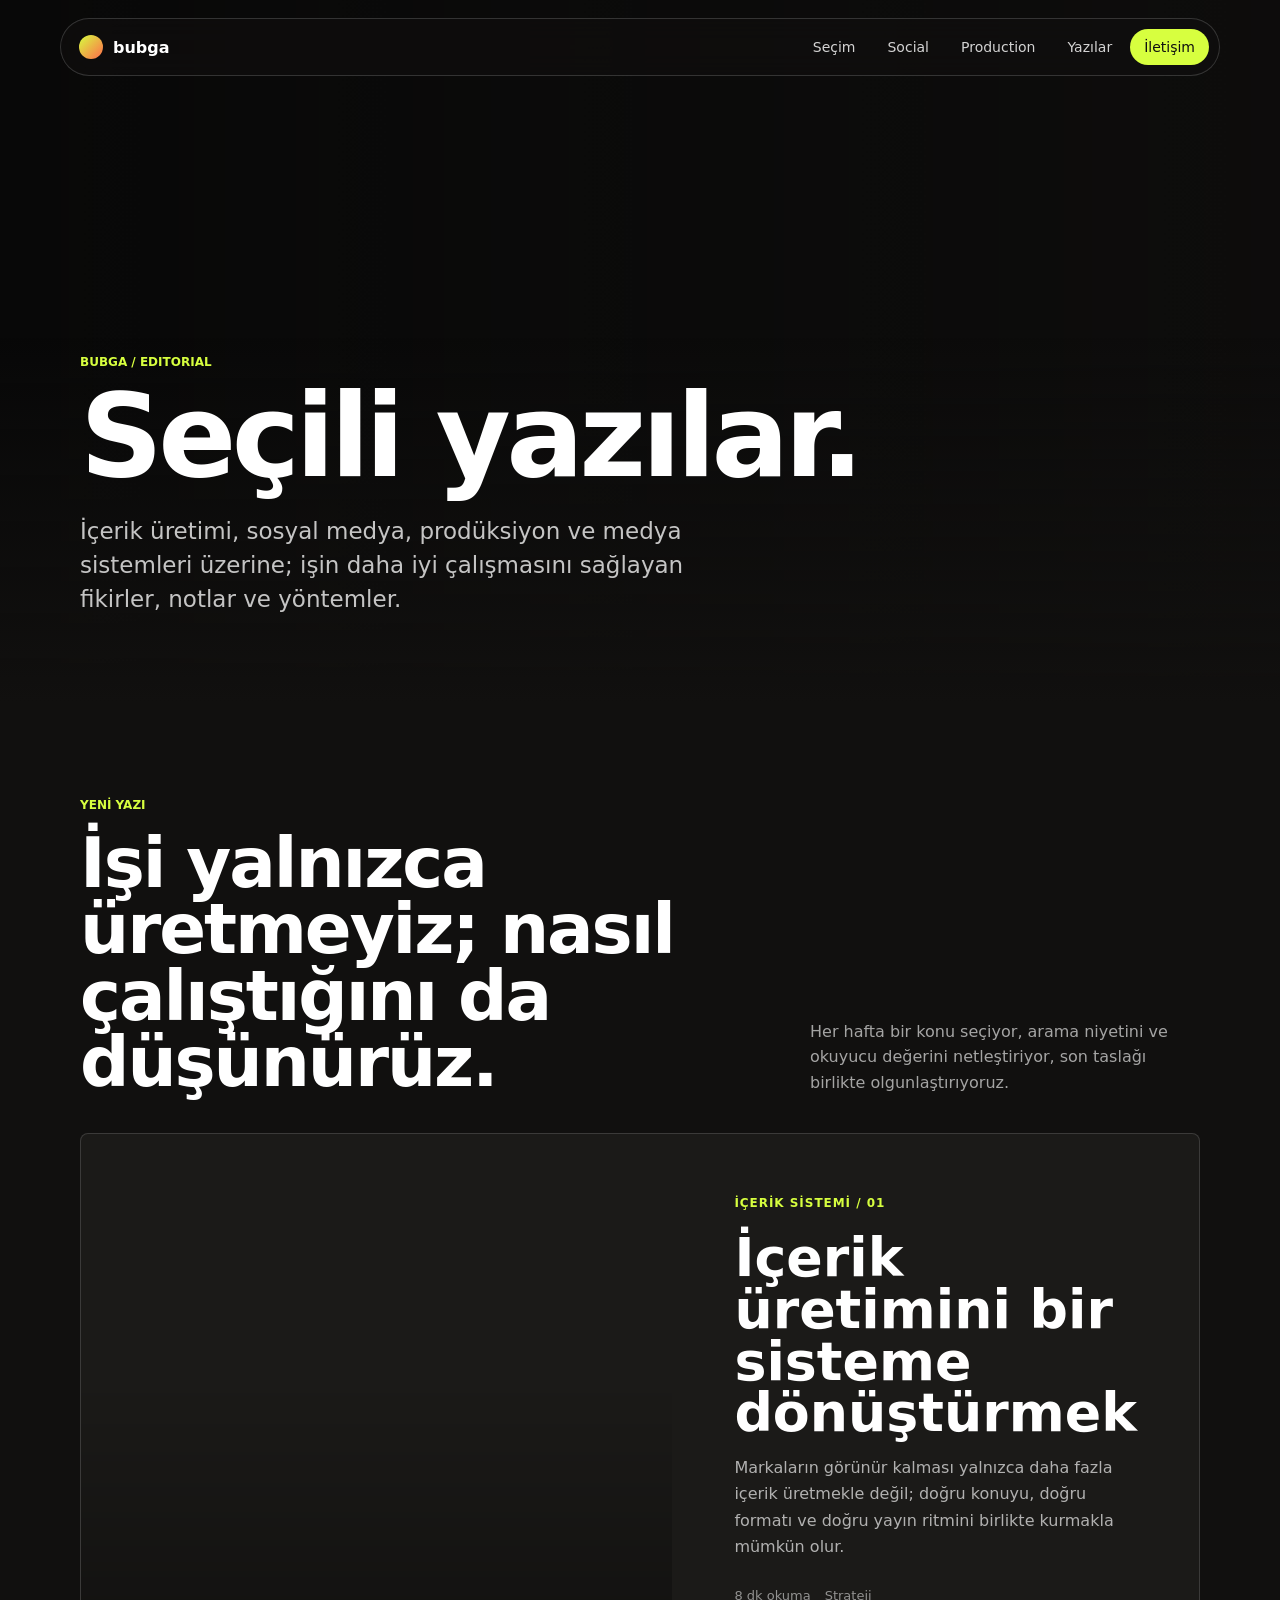
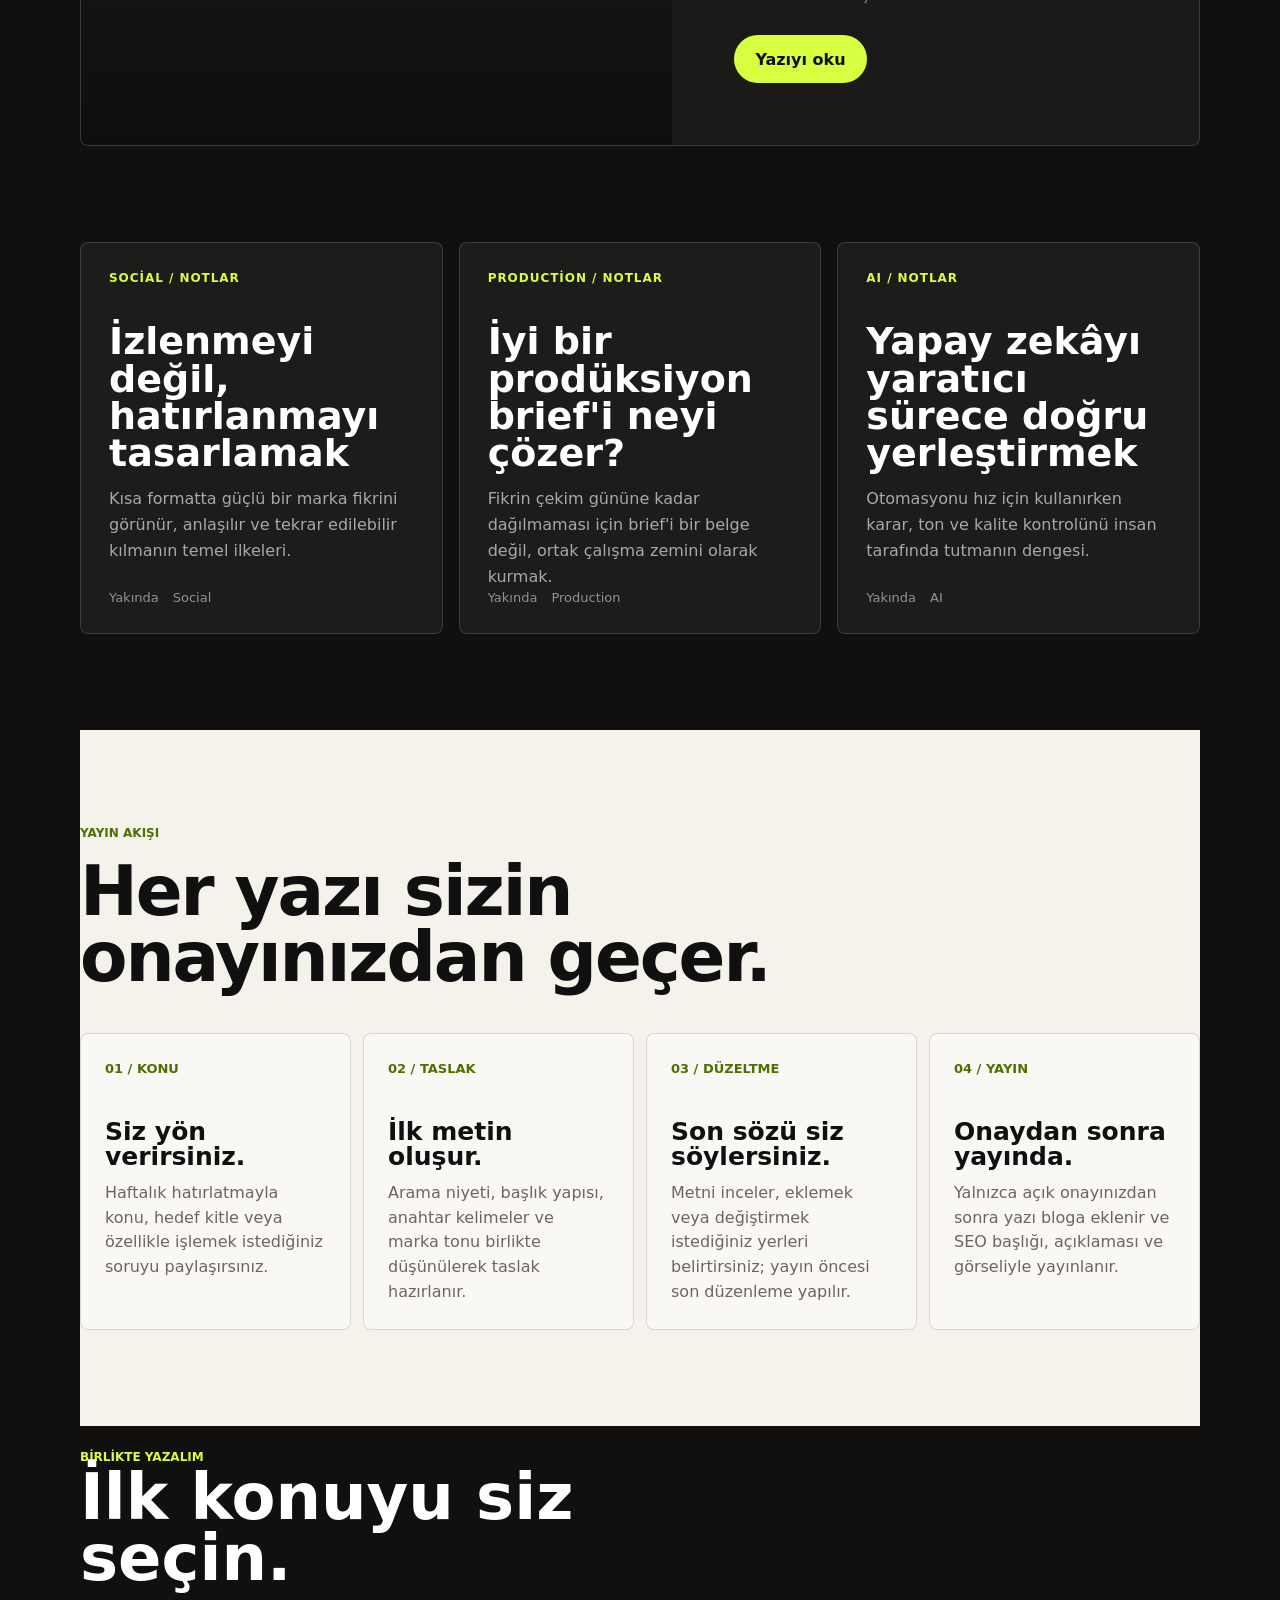
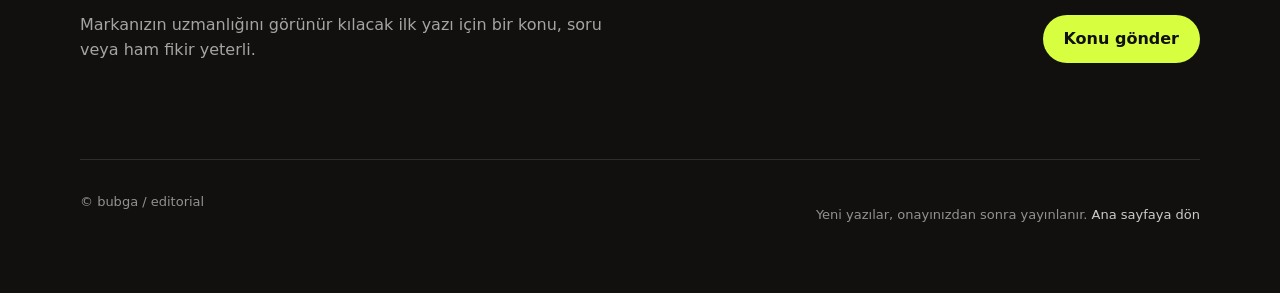
==== bubga-live-snapshot/blog.html @ e053850a "Add files via upload" ====
<!doctype html>
<html lang="tr">
  <head>
    <meta charset="utf-8">
    <meta name="viewport" content="width=device-width, initial-scale=1">
    <meta name="description" content="Bubga blog: içerik üretimi, sosyal medya, prodüksiyon ve medya sistemleri üzerine seçili yazılar ve üretim notları.">
    <meta name="robots" content="index, follow">
    <title>Seçili yazılar | bubga</title>
    <link rel="preconnect" href="https://images.unsplash.com">
    <link rel="stylesheet" href="styles.css">
  </head>
  <body class="blog-page">
    <header class="site-header">
      <a class="brand" href="/" aria-label="bubga ana sayfa"><span class="brand-mark"></span><span>bubga</span></a>
      <button class="menu-toggle" type="button" aria-label="Menüyü aç" aria-expanded="false"><span></span><span></span></button>
      <nav class="site-nav" aria-label="Ana menü">
        <a href="/">Seçim</a><a href="/digital">Social</a><a href="/media">Production</a><a href="#articles">Yazılar</a><a class="nav-cta" href="mailto:contact@bubga.com">İletişim</a>
      </nav>
    </header>

    <main>
      <section class="blog-hero">
        <div class="blog-hero-content">
          <p class="eyebrow">BUBGA / EDITORIAL</p>
          <h1>Seçili yazılar.</h1>
          <p class="blog-hero-copy">İçerik üretimi, sosyal medya, prodüksiyon ve medya sistemleri üzerine; işin daha iyi çalışmasını sağlayan fikirler, notlar ve yöntemler.</p>
        </div>
      </section>

      <section class="blog-section" id="articles">
        <div class="blog-section-head">
          <div><p class="section-kicker" style="color: var(--blog-accent);">Yeni yazı</p><h2>İşi yalnızca üretmeyiz; nasıl çalıştığını da düşünürüz.</h2></div>
          <p class="blog-section-intro">Her hafta bir konu seçiyor, arama niyetini ve okuyucu değerini netleştiriyor, son taslağı birlikte olgunlaştırıyoruz.</p>
        </div>
        <article class="blog-feature">
          <div class="blog-feature-image" role="img" aria-label="Masa üzerinde notlar ve yazı araçları"></div>
          <div class="blog-feature-copy">
            <span class="blog-label">İçerik sistemi / 01</span>
            <h3>İçerik üretimini bir sisteme dönüştürmek</h3>
            <p>Markaların görünür kalması yalnızca daha fazla içerik üretmekle değil; doğru konuyu, doğru formatı ve doğru yayın ritmini birlikte kurmakla mümkün olur.</p>
            <div class="blog-meta"><span>8 dk okuma</span><span>Strateji</span></div>
            <a class="button primary" href="/blog-icerik-sistemi.html">Yazıyı oku</a>
          </div>
        </article>
      </section>

      <section class="blog-section" style="padding-top: 0;">
        <div class="blog-card-grid">
          <article class="blog-card"><span class="blog-label">Social / Notlar</span><h3>İzlenmeyi değil, hatırlanmayı tasarlamak</h3><p>Kısa formatta güçlü bir marka fikrini görünür, anlaşılır ve tekrar edilebilir kılmanın temel ilkeleri.</p><div class="blog-meta"><span>Yakında</span><span>Social</span></div></article>
          <article class="blog-card"><span class="blog-label">Production / Notlar</span><h3>İyi bir prodüksiyon brief'i neyi çözer?</h3><p>Fikrin çekim gününe kadar dağılmaması için brief'i bir belge değil, ortak çalışma zemini olarak kurmak.</p><div class="blog-meta"><span>Yakında</span><span>Production</span></div></article>
          <article class="blog-card"><span class="blog-label">AI / Notlar</span><h3>Yapay zekâyı yaratıcı sürece doğru yerleştirmek</h3><p>Otomasyonu hız için kullanırken karar, ton ve kalite kontrolünü insan tarafında tutmanın dengesi.</p><div class="blog-meta"><span>Yakında</span><span>AI</span></div></article>
        </div>
      </section>

      <section class="blog-section blog-workflow" id="workflow">
        <p class="section-kicker">Yayın akışı</p><h2>Her yazı sizin onayınızdan geçer.</h2>
        <div class="workflow-grid">
          <article class="workflow-step"><span>01 / KONU</span><h3>Siz yön verirsiniz.</h3><p>Haftalık hatırlatmayla konu, hedef kitle veya özellikle işlemek istediğiniz soruyu paylaşırsınız.</p></article>
          <article class="workflow-step"><span>02 / TASLAK</span><h3>İlk metin oluşur.</h3><p>Arama niyeti, başlık yapısı, anahtar kelimeler ve marka tonu birlikte düşünülerek taslak hazırlanır.</p></article>
          <article class="workflow-step"><span>03 / DÜZELTME</span><h3>Son sözü siz söylersiniz.</h3><p>Metni inceler, eklemek veya değiştirmek istediğiniz yerleri belirtirsiniz; yayın öncesi son düzenleme yapılır.</p></article>
          <article class="workflow-step"><span>04 / YAYIN</span><h3>Onaydan sonra yayında.</h3><p>Yalnızca açık onayınızdan sonra yazı bloga eklenir ve SEO başlığı, açıklaması ve görseliyle yayınlanır.</p></article>
        </div>
      </section>

      <section class="blog-section blog-cta">
        <div class="blog-cta-copy"><p class="section-kicker" style="color: var(--blog-accent);">Birlikte yazalım</p><h2>İlk konuyu siz seçin.</h2><p>Markanızın uzmanlığını görünür kılacak ilk yazı için bir konu, soru veya ham fikir yeterli.</p></div>
        <a class="button primary" href="mailto:contact@bubga.com?subject=Bubga%20blog%20konusu">Konu gönder</a>
      </section>
    </main>

    <footer class="blog-footer"><span>© bubga / editorial</span><p>Yeni yazılar, onayınızdan sonra yayınlanır. <a href="/">Ana sayfaya dön</a></p></footer>
    <script src="script.js"></script>
  </body>
</html>
---- bubga-live-snapshot/styles.css ----
:root {
  --ink: #101010;
  --paper: #f5f2ec;
  --muted: #6b665d;
  --line: rgba(16, 16, 16, 0.14);
  --accent: #d7ff3f;
  --accent-dark: #4f6f00;
  --accent-2: #ff6b4a;
  --charcoal: #171615;
  --white: #ffffff;
}

* { box-sizing: border-box; }

html { scroll-behavior: smooth; }

body {
  margin: 0;
  background: var(--paper);
  color: var(--ink);
  font-family: Inter, ui-sans-serif, system-ui, -apple-system, BlinkMacSystemFont, "Segoe UI", sans-serif;
  overflow-x: hidden;
}

.landing-page {
  min-height: 100vh;
  background: #0b0b0b;
  color: var(--white);
}

a { color: inherit; text-decoration: none; }
img { display: block; width: 100%; height: 100%; object-fit: cover; }

.site-header {
  position: fixed;
  top: 18px;
  left: 50%;
  z-index: 20;
  width: min(1160px, calc(100% - 32px));
  transform: translateX(-50%);
  display: flex;
  align-items: center;
  justify-content: space-between;
  padding: 10px 10px 10px 18px;
  color: var(--white);
  background: rgba(16, 16, 16, 0.52);
  border: 1px solid rgba(255, 255, 255, 0.16);
  border-radius: 999px;
  backdrop-filter: blur(18px);
  animation: headerDrop .8s cubic-bezier(.16, 1, .3, 1) .15s both;
}

.brand, .site-nav, .hero-actions, .footer-cols, .stats {
  display: flex;
  align-items: center;
}

.brand { gap: 10px; font-weight: 800; letter-spacing: 0; }
.brand-mark { width: 24px; height: 24px; border-radius: 50%; background: linear-gradient(135deg, var(--accent), var(--accent-2)); }

.site-nav { gap: 4px; }
.site-nav a { padding: 10px 14px; border-radius: 999px; color: rgba(255,255,255,.82); font-size: 14px; }
.site-nav a:hover, .site-nav .nav-cta { color: var(--ink); background: var(--accent); }

.menu-toggle { display: none; background: transparent; border: 0; width: 42px; height: 42px; }
.menu-toggle span { display: block; height: 2px; margin: 7px 8px; background: var(--white); }

.hero {
  position: relative;
  min-height: 94vh;
  display: grid;
  align-items: end;
  overflow: hidden;
  color: var(--white);
}

.hero-media, .hero-overlay {
  position: absolute;
  inset: 0;
}

.hero-media {
  background-image: url("https://images.unsplash.com/photo-1516035069371-29a1b244cc32?auto=format&fit=crop&w=1800&q=85");
  background-size: cover;
  background-position: center;
  transform: translate3d(0, calc(var(--hero-shift, 0) * 1px), 0) scale(1.08);
  animation: heroZoom 1.35s cubic-bezier(.16, 1, .3, 1) both;
}

.media-page {
  --paper: #e9e4d7;
  --accent: #ffb84d;
  --accent-dark: #815200;
  --accent-2: #4b8cff;
  --charcoal: #11100f;
}

.media-page .hero-media {
  background-image: url("https://images.unsplash.com/photo-1485846234645-a62644f84728?auto=format&fit=crop&w=1800&q=85");
}

.media-page .hero-overlay {
  background:
    linear-gradient(90deg, rgba(10,9,8,.92), rgba(10,9,8,.58) 48%, rgba(10,9,8,.28)),
    linear-gradient(0deg, rgba(10,9,8,.86), rgba(10,9,8,0) 54%);
}

.media-page .brand-mark {
  background: linear-gradient(135deg, var(--accent), var(--accent-2));
}

.hero-overlay {
  background:
    linear-gradient(90deg, rgba(10,10,10,.86), rgba(10,10,10,.46) 45%, rgba(10,10,10,.18)),
    linear-gradient(0deg, rgba(10,10,10,.82), rgba(10,10,10,0) 48%);
}

.hero-content {
  position: relative;
  z-index: 1;
  width: min(1120px, calc(100% - 32px));
  margin: 0 auto;
  padding: 150px 0 116px;
}

.hero .eyebrow,
.hero h1,
.hero-copy,
.hero-actions,
.branch-card {
  animation: riseFade .9s cubic-bezier(.16, 1, .3, 1) both;
}

.hero .eyebrow { animation-delay: .25s; }
.hero h1 { animation-delay: .36s; }
.hero-copy { animation-delay: .48s; }
.branch-card:first-child { animation-delay: .6s; }
.branch-card:last-child { animation-delay: .72s; }
.hero-actions { animation-delay: .8s; }

.hero .eyebrow {
  text-transform: none;
}

.eyebrow, .section-kicker {
  margin: 0 0 18px;
  color: var(--accent-dark);
  text-transform: uppercase;
  font-size: 12px;
  font-weight: 800;
  letter-spacing: 0;
}

.hero .eyebrow,
.process .section-kicker,
.project-card span,
.process-grid span,
blockquote cite,
.footer-cols span {
  color: var(--accent);
}

.hero h1 {
  max-width: 980px;
  margin: 0;
  font-size: clamp(50px, 8vw, 112px);
  line-height: .88;
  letter-spacing: 0;
}

.hero-copy {
  max-width: 610px;
  margin: 28px 0 0;
  color: rgba(255,255,255,.82);
  font-size: clamp(18px, 2vw, 24px);
  line-height: 1.45;
}

.hero-actions { gap: 12px; margin-top: 34px; flex-wrap: wrap; }

.business-choice {
  display: grid;
  grid-template-columns: repeat(2, minmax(0, 1fr));
  gap: 14px;
  max-width: 1120px;
  margin-top: 44px;
}

.choice-screen {
  position: relative;
  min-height: 100vh;
  overflow: hidden;
  display: grid;
  align-items: center;
  padding: 92px 16px 32px;
}

.choice-brand {
  position: fixed;
  top: 26px;
  left: 32px;
  z-index: 5;
  color: var(--white);
}

.choice-bg {
  position: absolute;
  inset: 0;
  background-size: cover;
  background-position: center;
  opacity: .26;
  filter: saturate(.92);
  transform: scale(1.04);
  transition: opacity .45s ease, transform .75s cubic-bezier(.16, 1, .3, 1);
}

.choice-bg-digital {
  clip-path: polygon(0 0, 50% 0, 42% 100%, 0 100%);
  background-image:
    linear-gradient(90deg, rgba(10,10,10,.82), rgba(10,10,10,.42)),
    url("https://images.unsplash.com/photo-1516035069371-29a1b244cc32?auto=format&fit=crop&w=1600&q=85");
}

.choice-bg-media {
  clip-path: polygon(50% 0, 100% 0, 100% 100%, 42% 100%);
  background-image:
    linear-gradient(90deg, rgba(10,10,10,.48), rgba(10,10,10,.9)),
    url("https://images.unsplash.com/photo-1485846234645-a62644f84728?auto=format&fit=crop&w=1600&q=85");
}

.choice-content {
  position: relative;
  z-index: 2;
  width: min(1180px, 100%);
  margin: 0 auto;
}

.choice-content .eyebrow {
  color: var(--accent);
  text-transform: none;
}

.choice-grid {
  display: grid;
  grid-template-columns: repeat(2, minmax(0, 1fr));
  gap: 14px;
}

.choice-card {
  min-height: min(68vh, 680px);
  display: flex;
  flex-direction: column;
  justify-content: flex-end;
  position: relative;
  overflow: hidden;
  padding: clamp(24px, 4vw, 44px);
  border: 1px solid rgba(255,255,255,.18);
  border-radius: 8px;
  color: var(--white);
  background: rgba(255,255,255,.06);
  backdrop-filter: blur(18px);
  animation: riseFade .9s cubic-bezier(.16, 1, .3, 1) both;
  transition: transform .35s ease, border-color .35s ease, background .35s ease;
}

.choice-card:nth-child(2) {
  animation-delay: .12s;
}

.choice-card:hover {
  transform: translateY(-10px);
  border-color: rgba(215,255,63,.72);
  background: rgba(255,255,255,.1);
}

.choice-card-media:hover {
  border-color: rgba(255,184,77,.78);
}

.choice-card span,
.choice-card strong {
  color: var(--accent);
  font-size: 12px;
  font-weight: 900;
  text-transform: uppercase;
}

.choice-card-media span,
.choice-card-media strong {
  color: #ffb84d;
}

.choice-card h1 {
  max-width: 520px;
  margin: auto 0 22px;
  font-size: clamp(48px, 7vw, 112px);
  line-height: .88;
}

.choice-card p {
  max-width: 520px;
  margin: 0 0 32px;
  color: rgba(255,255,255,.76);
  font-size: clamp(17px, 1.7vw, 22px);
  line-height: 1.48;
}

.choice-card h1:first-child {
  margin-top: auto;
}

.branch-card {
  position: relative;
  min-height: 300px;
  display: flex;
  flex-direction: column;
  justify-content: space-between;
  overflow: hidden;
  padding: 26px;
  border: 1px solid rgba(255,255,255,.18);
  border-radius: 8px;
  color: var(--white);
  background:
    linear-gradient(145deg, rgba(255,255,255,.14), rgba(255,255,255,.04)),
    rgba(16,16,16,.56);
  backdrop-filter: blur(16px);
  transition: transform .35s ease, border-color .35s ease, background .35s ease;
}

.branch-card::before {
  content: "";
  position: absolute;
  inset: 0;
  opacity: .22;
  background-size: cover;
  background-position: center;
  transition: opacity .35s ease, transform .7s cubic-bezier(.16, 1, .3, 1);
}

.digital-branch::before {
  background-image: url("https://images.unsplash.com/photo-1616469829941-c7200edec809?auto=format&fit=crop&w=1200&q=80");
}

.media-branch::before {
  background-image: url("https://images.unsplash.com/photo-1485846234645-a62644f84728?auto=format&fit=crop&w=1200&q=80");
}

.branch-card:hover {
  transform: translateY(-8px);
  border-color: rgba(215,255,63,.58);
  background:
    linear-gradient(145deg, rgba(215,255,63,.16), rgba(255,255,255,.04)),
    rgba(16,16,16,.68);
}

.branch-card:hover::before {
  opacity: .36;
  transform: scale(1.06);
}

.branch-card > * {
  position: relative;
  z-index: 1;
}

.branch-card span,
.branch-card strong {
  color: var(--accent);
  font-size: 12px;
  font-weight: 900;
  text-transform: uppercase;
}

.branch-card h2 {
  max-width: 420px;
  margin: auto 0 16px;
  font-size: clamp(34px, 4vw, 58px);
  line-height: .92;
}

.branch-card p {
  max-width: 460px;
  margin: 0 0 26px;
  color: rgba(255,255,255,.76);
  line-height: 1.55;
}

.button {
  display: inline-flex;
  align-items: center;
  justify-content: center;
  min-height: 48px;
  padding: 0 20px;
  border: 1px solid transparent;
  border-radius: 999px;
  font-weight: 800;
  cursor: pointer;
  transition: transform .25s ease, background .25s ease, border-color .25s ease, color .25s ease;
}

.button.primary { color: var(--ink); background: var(--accent); }
.button.ghost { color: var(--white); background: rgba(255,255,255,.08); border-color: rgba(255,255,255,.22); }
.button:hover { transform: translateY(-3px); }

.scroll-cue {
  position: absolute;
  right: 36px;
  bottom: 34px;
  z-index: 2;
  color: rgba(255,255,255,.72);
  font-size: 12px;
  text-transform: uppercase;
  writing-mode: vertical-rl;
  animation: cuePulse 1.6s ease-in-out infinite;
}

.section { width: min(1120px, calc(100% - 32px)); margin: 0 auto; padding: 94px 0; }
.section h2, .about-copy h2 { margin: 0; font-size: clamp(36px, 5vw, 72px); line-height: .98; letter-spacing: 0; }
.section-head { max-width: 780px; margin-bottom: 40px; }

.business-lines {
  display: grid;
  grid-template-columns: minmax(0, 1.15fr) minmax(280px, .85fr);
  gap: 48px;
  align-items: end;
  border-bottom: 1px solid var(--line);
}

.media-line {
  padding-top: 44px;
}

.line-copy p:not(.section-kicker) {
  max-width: 680px;
  color: var(--muted);
  font-size: 20px;
  line-height: 1.6;
}

.line-list {
  display: grid;
  gap: 10px;
}

.line-list span {
  min-height: 54px;
  display: flex;
  align-items: center;
  padding: 0 18px;
  border: 1px solid var(--line);
  border-radius: 8px;
  color: #2f2d29;
  background: rgba(255,255,255,.36);
  font-weight: 850;
}

.partners { padding-bottom: 46px; }
.logo-strip {
  overflow: hidden;
  border-top: 1px solid var(--line);
  border-bottom: 1px solid var(--line);
}

.logo-track {
  display: flex;
  width: max-content;
  animation: marquee 24s linear infinite;
}

.logo-strip:hover .logo-track { animation-play-state: paused; }

.logo-strip span {
  width: 186px;
  min-height: 94px;
  display: grid;
  place-items: center;
  color: #3d3932;
  font-weight: 900;
  border-right: 1px solid var(--line);
}
.logo-strip span:last-child { border-right: 0; }

.split-title { display: flex; align-items: end; justify-content: space-between; gap: 36px; padding-bottom: 34px; }
.split-title h2 { max-width: 760px; }
.text-link { font-weight: 900; border-bottom: 2px solid var(--ink); padding-bottom: 6px; white-space: nowrap; }
.text-link { transition: color .25s ease, border-color .25s ease; }
.text-link:hover { color: var(--accent-2); border-color: var(--accent-2); }

.project-grid {
  width: min(1120px, calc(100% - 32px));
  margin: 0 auto 74px;
  display: grid;
  grid-template-columns: repeat(4, 1fr);
  gap: 16px;
}

.project-card {
  position: relative;
  min-height: 360px;
  overflow: hidden;
  border-radius: 8px;
  background: var(--charcoal);
  transform-style: preserve-3d;
  transition: transform .35s ease, box-shadow .35s ease;
}

.project-card.large { grid-column: span 2; min-height: 540px; }
.project-card.wide { grid-column: span 2; }
.project-card::after { content: ""; position: absolute; inset: 0; background: linear-gradient(0deg, rgba(0,0,0,.74), rgba(0,0,0,0) 60%); }
.project-card img { transition: transform .7s cubic-bezier(.16, 1, .3, 1), filter .35s ease; }
.project-card:hover { transform: translateY(-8px); box-shadow: 0 22px 46px rgba(16,16,16,.18); }
.project-card:hover img { transform: scale(1.08); filter: saturate(1.08); }
.project-card div { position: absolute; z-index: 1; left: 22px; right: 22px; bottom: 22px; color: var(--white); }
.project-card span { font-size: 13px; font-weight: 800; text-transform: uppercase; }
.project-card h3 { margin: 8px 0 0; font-size: clamp(26px, 3vw, 42px); line-height: 1; }

.process { background: var(--charcoal); color: var(--white); width: 100%; padding-left: max(16px, calc((100% - 1120px)/2)); padding-right: max(16px, calc((100% - 1120px)/2)); }
.process-grid, .service-grid, .quote-row { display: grid; grid-template-columns: repeat(3, 1fr); gap: 16px; }
.process-grid article, .service-grid article, blockquote {
  border: 1px solid rgba(255,255,255,.14);
  border-radius: 8px;
  padding: 26px;
  transition: transform .3s ease, border-color .3s ease, background .3s ease;
}
.process-grid article:hover, .service-grid article:hover, blockquote:hover {
  transform: translateY(-6px);
  border-color: rgba(215,255,63,.48);
}
.process-grid span { font-weight: 900; }
.process-grid p, .service-grid p, .about-copy p, blockquote { line-height: 1.65; color: var(--muted); }
.process-grid p { color: rgba(255,255,255,.68); }

.service-grid { grid-template-columns: repeat(2, 1fr); }
.service-grid article { border-color: var(--line); background: rgba(255,255,255,.34); }
.media-page .service-grid article {
  background: rgba(255,255,255,.28);
}
.service-grid h3, .process-grid h3 { margin: 18px 0 10px; font-size: 26px; }

.about-band {
  display: grid;
  grid-template-columns: 1fr 1fr;
  gap: 0;
  background: #e2ded4;
}

.media-page .about-band {
  background: #d8cfbd;
}

.media-simple-page {
  background: #11100f;
  color: var(--white);
}

.media-simple-header {
  background: rgba(17,16,15,.64);
}

.media-simple-hero {
  position: relative;
  min-height: 100vh;
  display: grid;
  align-items: end;
  overflow: hidden;
}

.media-reel-hero {
  position: relative;
  min-height: 100vh;
  display: grid;
  place-items: center;
  overflow: hidden;
  padding: 110px 16px 42px;
}

.media-simple-bg,
.media-simple-overlay {
  position: absolute;
  inset: 0;
}

.media-simple-bg {
  background-image: url("https://images.unsplash.com/photo-1485846234645-a62644f84728?auto=format&fit=crop&w=1800&q=85");
  background-size: cover;
  background-position: center;
  transform: scale(1.08);
  animation: heroZoom 1.35s cubic-bezier(.16, 1, .3, 1) both;
}

.media-simple-overlay {
  background:
    linear-gradient(90deg, rgba(8,8,8,.9), rgba(8,8,8,.44) 58%, rgba(8,8,8,.72)),
    linear-gradient(0deg, rgba(8,8,8,.9), rgba(8,8,8,0) 54%);
}

.media-simple-content {
  position: relative;
  z-index: 1;
  width: min(1120px, calc(100% - 32px));
  margin: 0 auto;
  padding: 150px 0 96px;
}

.media-simple-content .eyebrow {
  color: var(--accent);
  text-transform: none;
}

.media-simple-content h1 {
  max-width: 940px;
  margin: 0;
  font-size: clamp(52px, 8vw, 116px);
  line-height: .9;
}

.media-reel-stage {
  position: relative;
  z-index: 1;
  width: min(1180px, 100%);
}

.media-reel-frame {
  aspect-ratio: 16 / 9;
  min-height: 380px;
  display: grid;
  place-items: center;
  overflow: hidden;
  border: 1px solid rgba(255,255,255,.14);
  border-radius: 8px;
  background:
    radial-gradient(circle at center, rgba(255,184,77,.2), rgba(255,184,77,0) 34%),
    linear-gradient(145deg, rgba(255,255,255,.1), rgba(255,255,255,.02));
  box-shadow: 0 34px 90px rgba(0,0,0,.34);
}

.media-reel-frame span {
  color: rgba(255,255,255,.86);
  font-size: clamp(54px, 12vw, 172px);
  line-height: .9;
  font-weight: 900;
}

.social-page {
  --accent: #d7ff3f;
  --accent-2: #9d7bff;
}

.social-simple-bg {
  background-image: url("https://images.unsplash.com/photo-1516321318423-f06f85e504b3?auto=format&fit=crop&w=1800&q=85");
  background-position: center;
}

.social-reel-frame {
  background:
    radial-gradient(circle at 68% 35%, rgba(215,255,63,.22), rgba(215,255,63,0) 34%),
    linear-gradient(145deg, rgba(255,255,255,.1), rgba(255,255,255,.02));
}

.social-service-grid {
  display: grid;
  grid-template-columns: repeat(3, minmax(0, 1fr));
  gap: 14px;
  margin-top: 44px;
}

.social-service-card {
  min-height: 220px;
  padding: 24px;
  border: 1px solid rgba(255,255,255,.16);
  border-radius: 8px;
  background: rgba(255,255,255,.06);
}

.social-service-card span {
  color: var(--accent);
  font-size: 13px;
  font-weight: 800;
  letter-spacing: .08em;
}

.social-service-card h3 {
  margin: 46px 0 12px;
  font-size: 24px;
  line-height: 1.05;
}

.social-service-card p {
  margin: 0;
  color: rgba(255,255,255,.68);
  font-size: 16px;
  line-height: 1.55;
}

.media-simple-section {
  width: min(1120px, calc(100% - 32px));
  margin: 0 auto;
  padding: 96px 0 120px;
}

.media-copy-grid {
  display: grid;
  grid-template-columns: 1fr .86fr;
  gap: 56px;
  align-items: start;
}

.media-copy-grid h2 {
  margin: 0;
  font-size: clamp(38px, 5.7vw, 78px);
  line-height: .96;
}

.media-copy-grid p {
  margin: 0;
  color: rgba(255,255,255,.68);
  font-size: 20px;
  line-height: 1.7;
}

.media-references {
  padding-top: 24px;
}

.media-references-heading {
  display: grid;
  grid-template-columns: 1fr .86fr;
  gap: 56px;
  align-items: end;
}

.media-references-heading h2 {
  margin: 0;
  font-size: clamp(38px, 5.7vw, 78px);
  line-height: .96;
}

.media-references-intro {
  max-width: 430px;
  margin: 0;
  color: rgba(255,255,255,.68);
  font-size: 18px;
  line-height: 1.6;
}

.reference-grid {
  display: grid;
  grid-template-columns: repeat(3, minmax(0, 1fr));
  gap: 14px;
  margin-top: 44px;
}

.reference-card {
  min-height: 148px;
  display: grid;
  place-items: center;
  overflow: hidden;
  padding: 24px;
  border: 1px solid rgba(255,255,255,.16);
  border-radius: 8px;
  background: rgba(255,255,255,.94);
  transition: transform .3s ease, border-color .3s ease, background .3s ease;
}

.reference-card:hover {
  transform: translateY(-5px);
  border-color: rgba(255,184,77,.72);
}

.reference-card-dark {
  background: #171615;
}

.reference-logo {
  width: auto;
  height: auto;
  max-width: 82%;
  max-height: 58px;
  object-fit: contain;
}

.reference-logo-turkcell {
  width: 214px;
  height: 76px;
  max-width: 100%;
  object-fit: cover;
  object-position: center;
}

.reference-logo-gain {
  width: 116px;
  max-height: 64px;
}

.reference-logo-exxen {
  width: 196px;
  max-width: 100%;
  max-height: 72px;
}

.media-contact {
  padding-top: 0;
}

.media-contact-grid {
  display: grid;
  grid-template-columns: minmax(280px, .72fr) minmax(0, 1.28fr);
  gap: 22px;
  align-items: stretch;
}

.media-contact-info {
  display: grid;
  align-content: end;
  gap: 14px;
  min-height: 420px;
  padding: 28px;
  border: 1px solid rgba(255,255,255,.14);
  border-radius: 8px;
  background: rgba(255,255,255,.06);
}

.media-contact-info a,
.media-contact-info p {
  margin: 0;
  color: rgba(255,255,255,.82);
  font-size: clamp(18px, 2.1vw, 28px);
  line-height: 1.25;
  font-weight: 800;
}

.media-contact-info p {
  color: rgba(255,255,255,.62);
  font-size: 18px;
  line-height: 1.5;
  font-weight: 650;
}

.media-contact iframe {
  width: 100%;
  min-height: 420px;
  border: 0;
  border-radius: 8px;
  filter: grayscale(1) invert(.92) contrast(.9);
}

.about-image { min-height: 620px; }
.about-image img { transform: scale(1.04); transition: transform 1s cubic-bezier(.16, 1, .3, 1); }
.about-band.in-view .about-image img { transform: scale(1); }
.about-copy { padding: 80px max(28px, calc((100vw - 1120px)/2)) 80px 64px; align-self: center; }
.about-copy .section-kicker { color: var(--accent-2); }
.stats { gap: 18px; flex-wrap: wrap; margin-top: 34px; }
.stats span { min-width: 132px; }
.stats strong { display: block; font-size: 44px; line-height: 1; }

.testimonials { padding-bottom: 42px; }
.quote-row { grid-template-columns: repeat(2, 1fr); }
blockquote { margin: 0; background: var(--charcoal); color: var(--white); font-size: 21px; }
blockquote cite { display: block; margin-top: 22px; font-size: 14px; font-style: normal; font-weight: 800; }

.faq-list { display: grid; gap: 10px; }
details { border-top: 1px solid var(--line); padding: 22px 0; }
summary { cursor: pointer; font-size: 22px; font-weight: 850; }
details p { max-width: 760px; color: var(--muted); line-height: 1.6; }
details p { animation: detailsOpen .28s ease both; }

.site-footer {
  display: grid;
  grid-template-columns: 1.1fr .9fr;
  gap: 48px;
  padding: 76px max(16px, calc((100% - 1120px)/2));
  color: var(--white);
  background: #101010;
}
.footer-title { max-width: 620px; margin: 0 0 26px; font-size: clamp(38px, 6vw, 82px); line-height: .95; font-weight: 900; }
.footer-cols { align-items: start; justify-content: space-between; gap: 24px; flex-wrap: wrap; }
.footer-cols span { display: block; font-weight: 900; margin-bottom: 10px; }
.footer-cols p { margin: 0; color: rgba(255,255,255,.72); }
.footer-map {
  grid-column: 1 / -1;
  width: 100%;
  min-height: 360px;
  border: 0;
  border-radius: 8px;
  filter: grayscale(1) invert(.92) contrast(.9);
}

.showreel-modal {
  width: min(880px, calc(100% - 30px));
  border: 0;
  border-radius: 8px;
  padding: 0;
  background: #050505;
  color: var(--white);
}
.showreel-modal::backdrop { background: rgba(0,0,0,.72); }
.showreel-modal[open] { animation: modalIn .28s cubic-bezier(.16, 1, .3, 1) both; }
.showreel-modal > button { position: absolute; top: 10px; right: 10px; z-index: 2; width: 42px; height: 42px; border: 0; border-radius: 50%; font-size: 28px; cursor: pointer; }
.video-frame { aspect-ratio: 16 / 9; display: grid; place-items: center; text-align: center; padding: 36px; background: radial-gradient(circle at center, #313131, #080808 65%); }
.video-frame p { margin: 0; font-size: 48px; font-weight: 900; }
.video-frame span { color: rgba(255,255,255,.62); }

.reveal {
  opacity: 0;
  transform: translateY(34px);
  transition: opacity .7s cubic-bezier(.16, 1, .3, 1), transform .7s cubic-bezier(.16, 1, .3, 1);
  transition-delay: var(--reveal-delay, 0ms);
}

.reveal.in-view {
  opacity: 1;
  transform: translateY(0);
}

.project-card.reveal {
  transform: translateY(42px) scale(.98);
}

.project-card.reveal.in-view {
  transform: translateY(0) scale(1);
}

.project-card.reveal.in-view:hover {
  transform: translateY(-8px) scale(1);
}

@keyframes headerDrop {
  from { opacity: 0; transform: translate(-50%, -18px); }
  to { opacity: 1; transform: translate(-50%, 0); }
}

@keyframes heroZoom {
  from { transform: translate3d(0, 0, 0) scale(1.16); filter: brightness(.72); }
  to { transform: translate3d(0, calc(var(--hero-shift, 0) * 1px), 0) scale(1.08); filter: brightness(1); }
}

@keyframes riseFade {
  from { opacity: 0; transform: translateY(28px); }
  to { opacity: 1; transform: translateY(0); }
}

@keyframes cuePulse {
  0%, 100% { transform: translateY(0); opacity: .55; }
  50% { transform: translateY(10px); opacity: 1; }
}

@keyframes marquee {
  from { transform: translateX(0); }
  to { transform: translateX(-50%); }
}

@keyframes detailsOpen {
  from { opacity: 0; transform: translateY(-6px); }
  to { opacity: 1; transform: translateY(0); }
}

@keyframes modalIn {
  from { opacity: 0; transform: translateY(24px) scale(.96); }
  to { opacity: 1; transform: translateY(0) scale(1); }
}

@media (max-width: 820px) {
  .choice-screen { align-items: start; padding-top: 92px; }
  .choice-brand { left: 18px; top: 24px; }
  .choice-bg-digital,
  .choice-bg-media { clip-path: none; }
  .choice-bg-digital { inset: 0 0 50% 0; }
  .choice-bg-media { inset: 50% 0 0 0; }
  .choice-grid { grid-template-columns: 1fr; }
  .choice-card { min-height: 38vh; }
  .site-header { border-radius: 24px; align-items: flex-start; }
  .menu-toggle { display: block; }
  .site-nav {
    position: absolute;
    left: 10px;
    right: 10px;
    top: 58px;
    display: flex;
    flex-direction: column;
    align-items: stretch;
    padding: 10px;
    background: rgba(16,16,16,.94);
    border-radius: 18px;
    opacity: 0;
    pointer-events: none;
    transform: translateY(-10px) scale(.98);
    transition: opacity .22s ease, transform .22s ease;
  }
  .site-header.menu-open .site-nav {
    opacity: 1;
    pointer-events: auto;
    transform: translateY(0) scale(1);
  }
  .site-nav a { text-align: center; }
  .hero { min-height: 92vh; }
  .hero-content { padding-bottom: 86px; }
  .business-choice { grid-template-columns: 1fr; margin-top: 30px; }
  .branch-card { min-height: 250px; padding: 22px; }
  .scroll-cue { display: none; }
  .logo-strip span { width: 160px; }
  .split-title, .site-footer { display: block; }
  .text-link { display: inline-block; margin-top: 22px; }
  .project-grid, .process-grid, .service-grid, .quote-row, .about-band, .business-lines { grid-template-columns: 1fr; }
  .media-copy-grid { grid-template-columns: 1fr; gap: 28px; }
  .media-references-heading { grid-template-columns: 1fr; gap: 28px; }
  .reference-grid { grid-template-columns: repeat(2, minmax(0, 1fr)); }
  .media-contact-grid { grid-template-columns: 1fr; }
  .media-contact-info, .media-contact iframe { min-height: 330px; }
  .media-simple-section { padding: 74px 0; }
  .media-simple-content { padding-bottom: 78px; }
  .project-card, .project-card.large, .project-card.wide { grid-column: auto; min-height: 390px; }
  .about-image { min-height: 390px; }
  .about-copy { padding: 54px 16px; }
  .footer-cols { margin-top: 38px; display: grid; }
  .footer-map { margin-top: 34px; min-height: 320px; }
}

@media (prefers-reduced-motion: reduce) {
  *, *::before, *::after {
    animation-duration: .001ms !important;
    animation-iteration-count: 1 !important;
    scroll-behavior: auto !important;
    transition-duration: .001ms !important;
  }

  .reveal { opacity: 1; transform: none; }
}

@media (max-width: 520px) {
  .choice-card h1 { font-size: 44px; }
  .choice-card { padding: 22px; }
  .brand { font-size: 14px; }
  .hero h1 { font-size: 52px; }
  .branch-card h2 { font-size: 35px; }
  .section { padding: 70px 0; }
  .section h2, .about-copy h2 { font-size: 38px; }
  .project-card, .project-card.large, .project-card.wide { min-height: 330px; }
  .process-grid article, .service-grid article, blockquote { padding: 22px; }
  .reference-grid { grid-template-columns: 1fr; }
}

/* Landing page: compact, centered choice cards with brand watermark */
.landing-page .choice-screen::before {
  content: "bubga";
  position: absolute;
  top: 50%;
  left: 50%;
  z-index: 1;
  transform: translate(-50%, -50%);
  color: var(--white);
  font-size: clamp(110px, 24vw, 400px);
  font-weight: 800;
  letter-spacing: 0;
  line-height: 1;
  white-space: nowrap;
  opacity: .06;
  pointer-events: none;
  user-select: none;
}

.landing-page .choice-grid {
  align-items: stretch;
}

@media (min-width: 821px) {
  .landing-page .choice-screen {
    padding: clamp(96px, 12vh, 160px) 48px;
  }

  .landing-page .choice-content {
    width: min(920px, 100%);
  }

  .landing-page .choice-grid {
    grid-template-columns: repeat(2, minmax(0, 1fr));
    gap: 24px;
  }

  .landing-page .choice-card {
    min-height: clamp(380px, 54vh, 500px);
    padding: 36px;
  }

  .landing-page .choice-card h1 {
    font-size: clamp(48px, 5.2vw, 76px);
  }

  .landing-page .choice-card p {
    margin-bottom: 28px;
    font-size: clamp(16px, 1.35vw, 19px);
  }
}

@media (max-width: 820px) {
  .landing-page .choice-grid { gap: 16px; }
  .landing-page .choice-screen::before { font-size: 34vw; }
}

.landing-blog-link {
  position: absolute;
  top: 30px;
  right: 34px;
  z-index: 4;
  display: inline-flex;
  align-items: center;
  gap: 8px;
  padding: 11px 16px;
  border: 1px solid rgba(255,255,255,.2);
  border-radius: 999px;
  color: rgba(255,255,255,.88);
  background: rgba(16,16,16,.34);
  backdrop-filter: blur(14px);
  font-size: 13px;
  font-weight: 800;
  transition: transform .25s ease, border-color .25s ease, background .25s ease;
}

.landing-blog-link:hover {
  transform: translateY(-3px);
  border-color: rgba(215,255,63,.72);
  background: rgba(16,16,16,.62);
}

.blog-page {
  --blog-accent: #d7ff3f;
  min-height: 100vh;
  background: #11100f;
  color: var(--white);
}

.blog-page .site-header { background: rgba(17,16,15,.62); }

.blog-hero {
  position: relative;
  min-height: 78vh;
  display: grid;
  align-items: end;
  overflow: hidden;
  padding: 150px 16px 86px;
}

.blog-hero::before,
.blog-hero::after { content: ""; position: absolute; inset: 0; }

.blog-hero::before {
  background:
    linear-gradient(90deg, rgba(8,8,8,.94), rgba(8,8,8,.58) 52%, rgba(8,8,8,.3)),
    url("https://images.unsplash.com/photo-1499750310107-5fef28a66643?auto=format&fit=crop&w=1800&q=85") center/cover;
  transform: scale(1.06);
  animation: heroZoom 1.35s cubic-bezier(.16, 1, .3, 1) both;
}

.blog-hero::after { background: linear-gradient(0deg, rgba(17,16,15,1), rgba(17,16,15,0) 52%); }

.blog-hero-content,
.blog-section,
.blog-footer { position: relative; z-index: 1; width: min(1120px, calc(100% - 32px)); margin: 0 auto; }
.blog-hero-content { max-width: 1120px; }
.blog-hero .eyebrow { color: var(--blog-accent); }
.blog-hero h1 { max-width: 860px; margin: 0; font-size: clamp(58px, 9vw, 126px); line-height: .86; letter-spacing: -.04em; }
.blog-hero-copy { max-width: 640px; margin: 28px 0 0; color: rgba(255,255,255,.76); font-size: clamp(18px, 2vw, 23px); line-height: 1.48; }

.blog-section { padding: 96px 0; }
.blog-section-head { display: flex; align-items: end; justify-content: space-between; gap: 32px; margin-bottom: 38px; }
.blog-section-head h2, .blog-workflow h2 { max-width: 780px; margin: 0; font-size: clamp(38px, 5.4vw, 76px); line-height: .96; letter-spacing: -.03em; }
.blog-section-intro { max-width: 390px; margin: 0; color: rgba(255,255,255,.62); line-height: 1.6; }

.blog-feature { display: grid; grid-template-columns: 1.15fr .85fr; gap: 0; overflow: hidden; border: 1px solid rgba(255,255,255,.14); border-radius: 8px; background: #1b1a18; }
.blog-feature-image { min-height: 470px; background: linear-gradient(0deg, rgba(0,0,0,.46), rgba(0,0,0,0) 60%), url("https://images.unsplash.com/photo-1455390582262-044cdead277a?auto=format&fit=crop&w=1400&q=85") center/cover; }
.blog-feature-copy { display: flex; flex-direction: column; justify-content: end; padding: clamp(28px, 5vw, 62px); }
.blog-label { color: var(--blog-accent); font-size: 12px; font-weight: 900; letter-spacing: .08em; text-transform: uppercase; }
.blog-feature h3 { margin: 22px 0 16px; font-size: clamp(32px, 4.2vw, 58px); line-height: .96; }
.blog-feature p { margin: 0; color: rgba(255,255,255,.66); line-height: 1.65; }
.blog-meta { display: flex; flex-wrap: wrap; gap: 14px; margin-top: 28px; color: rgba(255,255,255,.52); font-size: 13px; }
.blog-feature .button { align-self: flex-start; margin-top: 32px; }

.blog-card-grid { display: grid; grid-template-columns: repeat(3, minmax(0, 1fr)); gap: 16px; }
.blog-card { display: flex; min-height: 390px; flex-direction: column; padding: 28px; border: 1px solid rgba(255,255,255,.14); border-radius: 8px; background: rgba(255,255,255,.05); transition: transform .3s ease, border-color .3s ease, background .3s ease; }
.blog-card:hover { transform: translateY(-7px); border-color: rgba(215,255,63,.54); background: rgba(255,255,255,.08); }
.blog-card h3 { margin: 38px 0 14px; font-size: clamp(26px, 3vw, 38px); line-height: .98; }
.blog-card p { margin: 0; color: rgba(255,255,255,.62); line-height: 1.62; }
.blog-card .blog-meta { margin-top: auto; }

.blog-workflow { color: var(--ink); background: var(--paper); }
.blog-workflow .section-kicker { color: var(--accent-dark); }
.blog-workflow h2 { color: var(--ink); }
.workflow-grid { display: grid; grid-template-columns: repeat(4, minmax(0, 1fr)); gap: 12px; margin-top: 42px; }
.workflow-step { min-height: 240px; padding: 24px; border: 1px solid rgba(16,16,16,.14); border-radius: 8px; background: rgba(255,255,255,.46); }
.workflow-step span { color: var(--accent-dark); font-size: 13px; font-weight: 900; }
.workflow-step h3 { margin: 42px 0 12px; font-size: 25px; line-height: 1; }
.workflow-step p { margin: 0; color: var(--muted); line-height: 1.55; }

.blog-cta { display: flex; align-items: end; justify-content: space-between; gap: 28px; padding-top: 0; }
.blog-cta-copy { max-width: 680px; }
.blog-cta-copy h2 { margin: 0; font-size: clamp(38px, 5vw, 68px); line-height: .96; }
.blog-cta-copy p { max-width: 560px; margin: 22px 0 0; color: rgba(255,255,255,.62); line-height: 1.6; }
.blog-footer { display: flex; justify-content: space-between; gap: 24px; padding: 34px 0 58px; border-top: 1px solid rgba(255,255,255,.12); color: rgba(255,255,255,.54); font-size: 13px; }
.blog-footer a { color: rgba(255,255,255,.78); }

.blog-article-hero { min-height: 66vh; }
.blog-article-page .blog-hero-content { max-width: 900px; }
.blog-article-page .blog-hero h1 { max-width: 900px; font-size: clamp(48px, 7vw, 96px); }
.article-shell { max-width: 820px; }
.article-shell p, .article-shell li { color: rgba(255,255,255,.72); font-size: 19px; line-height: 1.8; }
.article-shell h2 { margin: 58px 0 16px; font-size: 38px; line-height: 1; }
.article-shell ul { padding-left: 22px; }
.article-note { margin: 34px 0; padding: 24px; border-left: 3px solid var(--blog-accent); background: rgba(215,255,63,.08); color: rgba(255,255,255,.76); line-height: 1.65; }

@media (max-width: 820px) {
  .landing-blog-link { top: 18px; right: 18px; }
  .blog-hero { min-height: 76vh; padding-top: 130px; }
  .blog-section-head, .blog-cta { display: block; }
  .blog-section-intro { margin-top: 22px; }
  .blog-feature { grid-template-columns: 1fr; }
  .blog-feature-image { min-height: 300px; }
  .blog-card-grid, .workflow-grid { grid-template-columns: 1fr; }
  .blog-card { min-height: 300px; }
  .blog-cta .button { margin-top: 28px; }
  .blog-footer { display: block; }
  .blog-footer p { margin-top: 12px; }
}
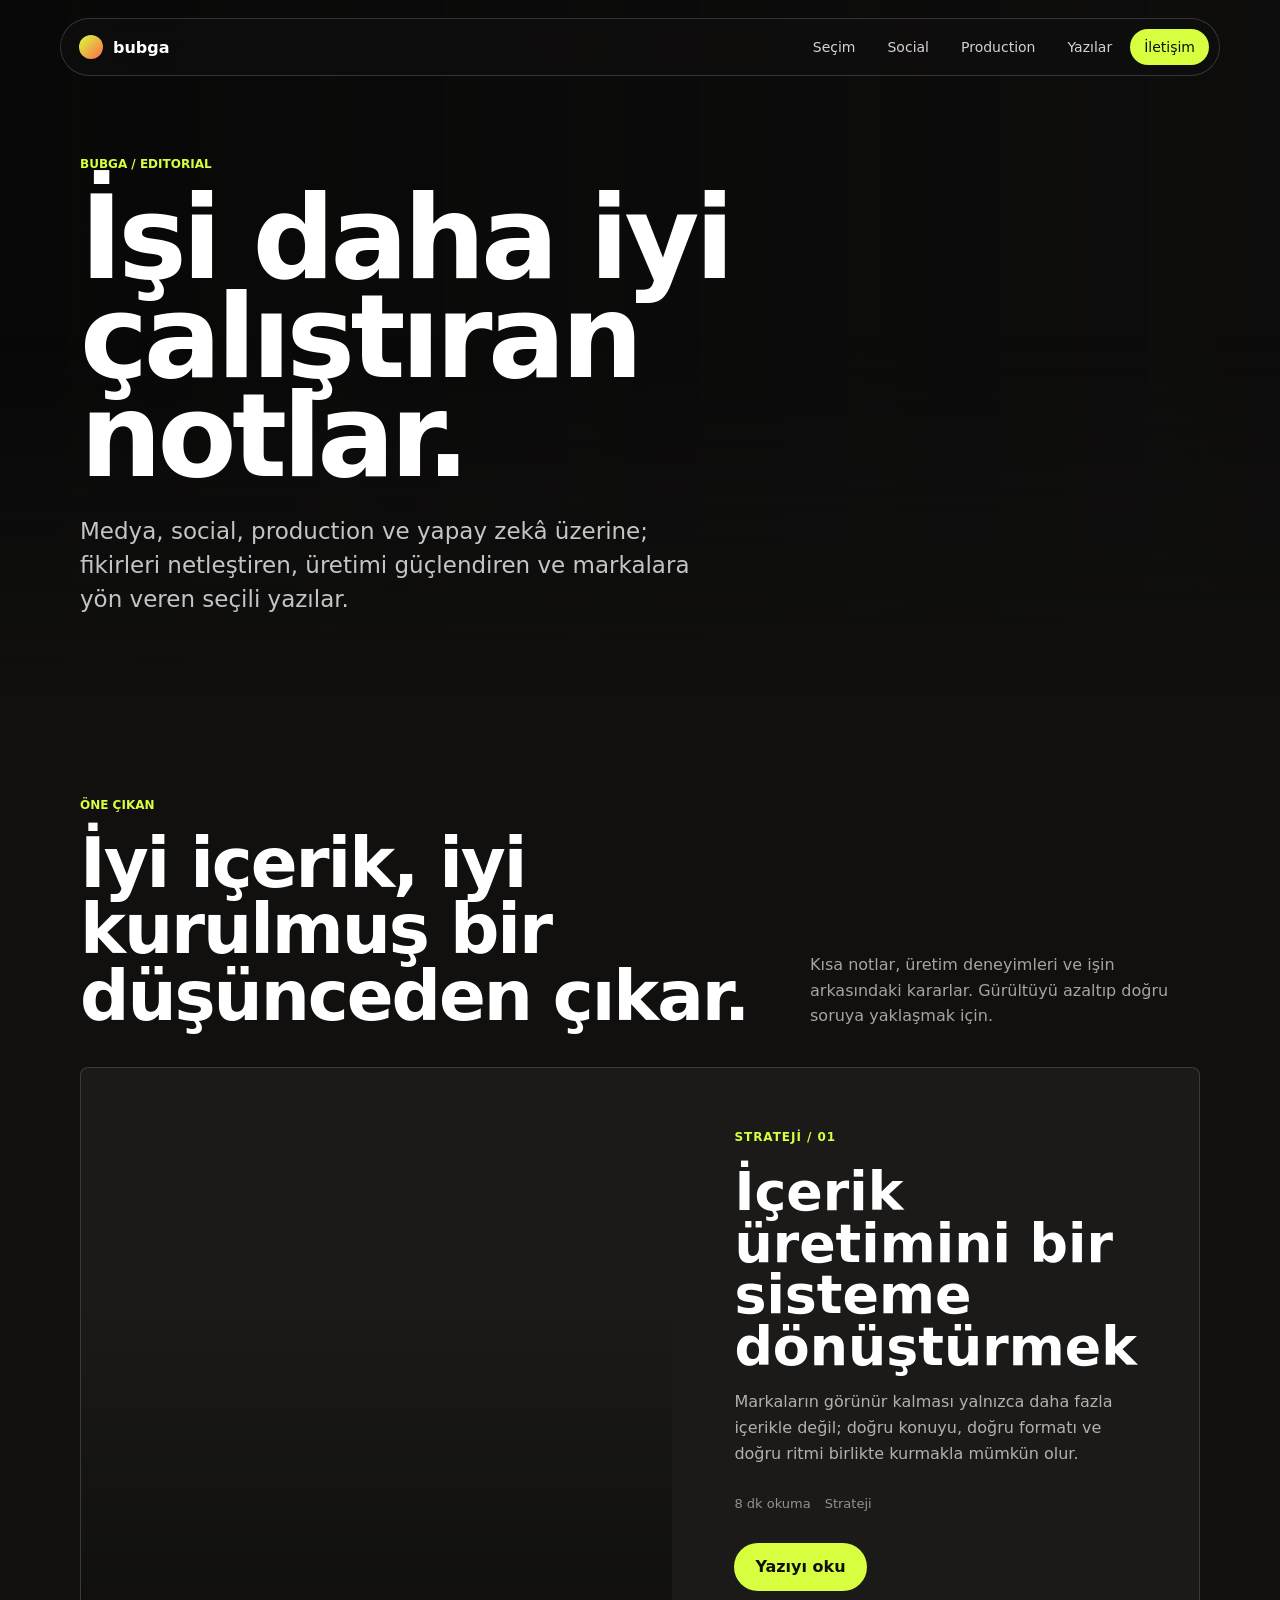
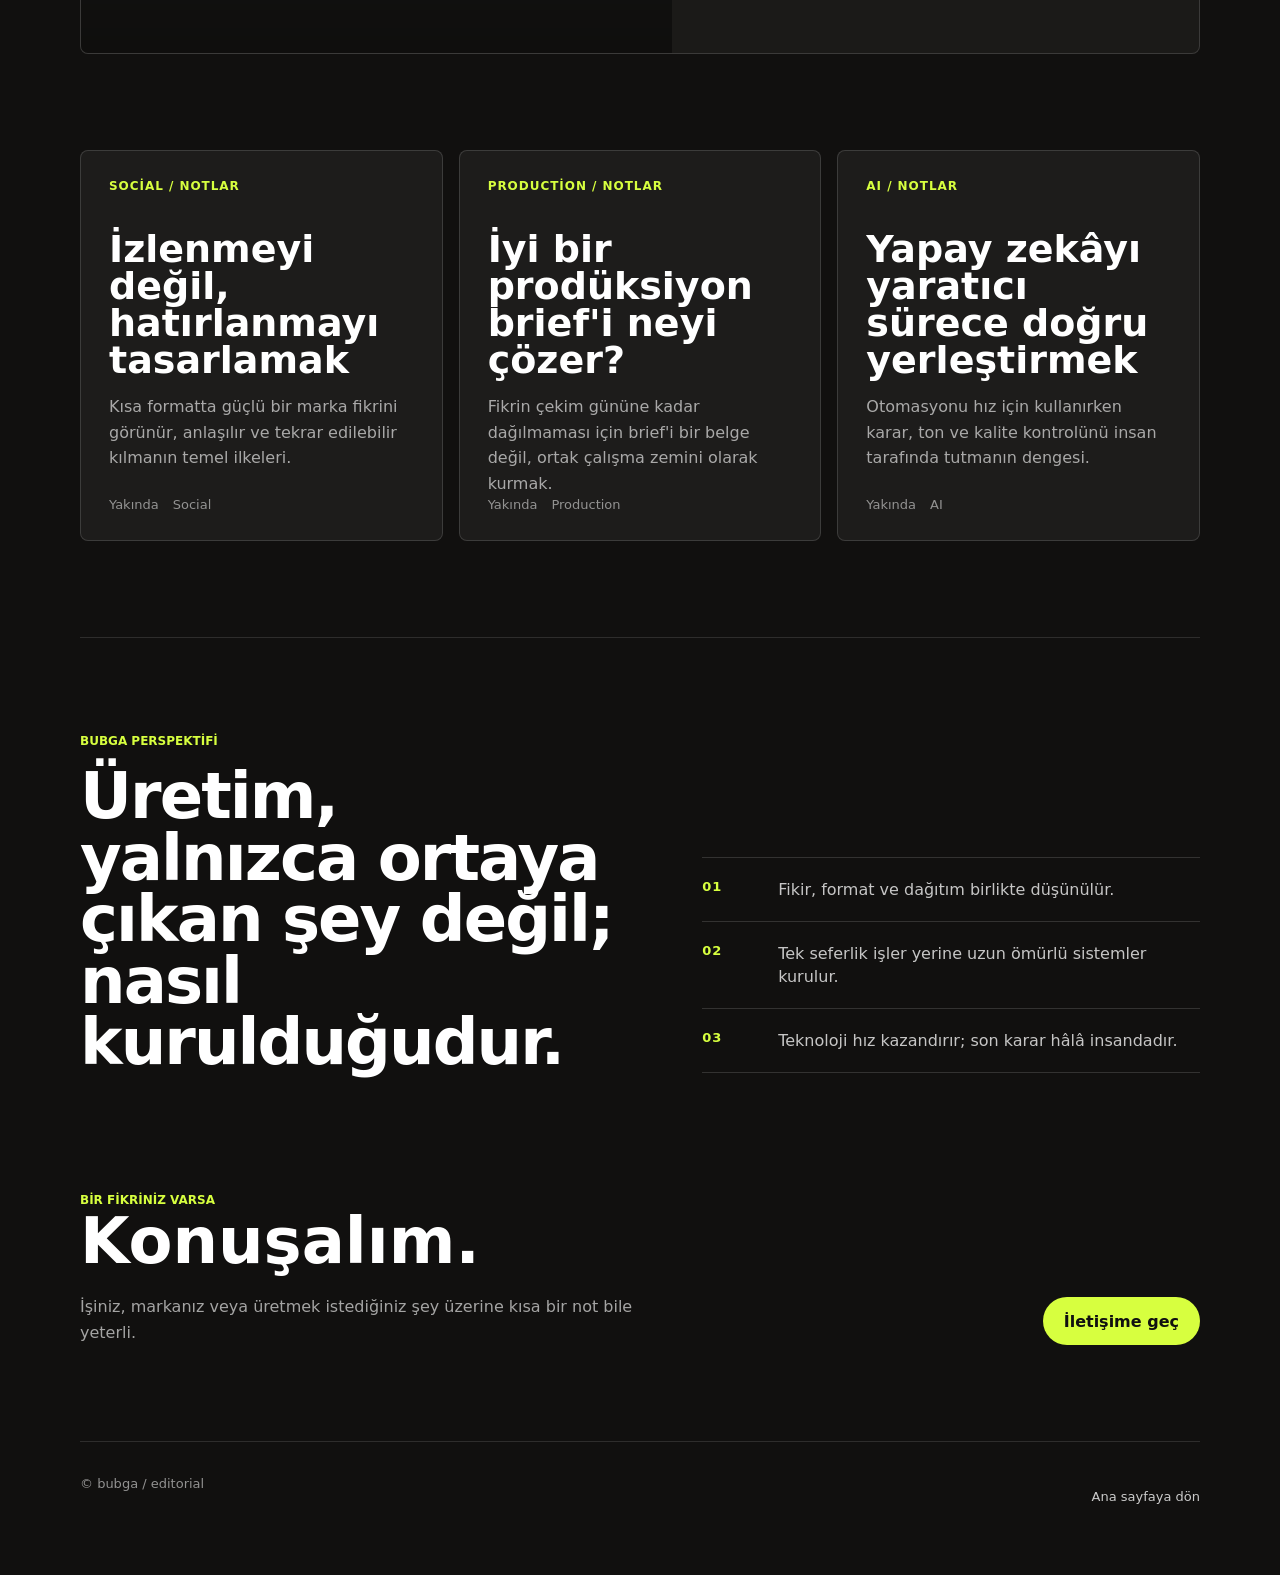
==== commit d1448486: "Blog sayfasını sadeleştir ve yeniden düzenle" ====
--- a/bubga-live-snapshot/blog.html
+++ b/bubga-live-snapshot/blog.html
@@ -3,7 +3,7 @@
   <head>
     <meta charset="utf-8">
     <meta name="viewport" content="width=device-width, initial-scale=1">
-    <meta name="description" content="Bubga blog: içerik üretimi, sosyal medya, prodüksiyon ve medya sistemleri üzerine seçili yazılar ve üretim notları.">
+    <meta name="description" content="Bubga'nın medya, social, production ve yapay zekâ üzerine seçili yazıları.">
     <meta name="robots" content="index, follow">
     <title>Seçili yazılar | bubga</title>
     <link rel="preconnect" href="https://images.unsplash.com">
@@ -22,22 +22,22 @@
       <section class="blog-hero">
         <div class="blog-hero-content">
           <p class="eyebrow">BUBGA / EDITORIAL</p>
-          <h1>Seçili yazılar.</h1>
-          <p class="blog-hero-copy">İçerik üretimi, sosyal medya, prodüksiyon ve medya sistemleri üzerine; işin daha iyi çalışmasını sağlayan fikirler, notlar ve yöntemler.</p>
+          <h1>İşi daha iyi çalıştıran notlar.</h1>
+          <p class="blog-hero-copy">Medya, social, production ve yapay zekâ üzerine; fikirleri netleştiren, üretimi güçlendiren ve markalara yön veren seçili yazılar.</p>
         </div>
       </section>
 
       <section class="blog-section" id="articles">
         <div class="blog-section-head">
-          <div><p class="section-kicker" style="color: var(--blog-accent);">Yeni yazı</p><h2>İşi yalnızca üretmeyiz; nasıl çalıştığını da düşünürüz.</h2></div>
-          <p class="blog-section-intro">Her hafta bir konu seçiyor, arama niyetini ve okuyucu değerini netleştiriyor, son taslağı birlikte olgunlaştırıyoruz.</p>
+          <div><p class="section-kicker" style="color: var(--blog-accent);">Öne çıkan</p><h2>İyi içerik, iyi kurulmuş bir düşünceden çıkar.</h2></div>
+          <p class="blog-section-intro">Kısa notlar, üretim deneyimleri ve işin arkasındaki kararlar. Gürültüyü azaltıp doğru soruya yaklaşmak için.</p>
         </div>
         <article class="blog-feature">
           <div class="blog-feature-image" role="img" aria-label="Masa üzerinde notlar ve yazı araçları"></div>
           <div class="blog-feature-copy">
-            <span class="blog-label">İçerik sistemi / 01</span>
+            <span class="blog-label">Strateji / 01</span>
             <h3>İçerik üretimini bir sisteme dönüştürmek</h3>
-            <p>Markaların görünür kalması yalnızca daha fazla içerik üretmekle değil; doğru konuyu, doğru formatı ve doğru yayın ritmini birlikte kurmakla mümkün olur.</p>
+            <p>Markaların görünür kalması yalnızca daha fazla içerikle değil; doğru konuyu, doğru formatı ve doğru ritmi birlikte kurmakla mümkün olur.</p>
             <div class="blog-meta"><span>8 dk okuma</span><span>Strateji</span></div>
             <a class="button primary" href="/blog-icerik-sistemi.html">Yazıyı oku</a>
           </div>
@@ -52,23 +52,18 @@
         </div>
       </section>
 
-      <section class="blog-section blog-workflow" id="workflow">
-        <p class="section-kicker">Yayın akışı</p><h2>Her yazı sizin onayınızdan geçer.</h2>
-        <div class="workflow-grid">
-          <article class="workflow-step"><span>01 / KONU</span><h3>Siz yön verirsiniz.</h3><p>Haftalık hatırlatmayla konu, hedef kitle veya özellikle işlemek istediğiniz soruyu paylaşırsınız.</p></article>
-          <article class="workflow-step"><span>02 / TASLAK</span><h3>İlk metin oluşur.</h3><p>Arama niyeti, başlık yapısı, anahtar kelimeler ve marka tonu birlikte düşünülerek taslak hazırlanır.</p></article>
-          <article class="workflow-step"><span>03 / DÜZELTME</span><h3>Son sözü siz söylersiniz.</h3><p>Metni inceler, eklemek veya değiştirmek istediğiniz yerleri belirtirsiniz; yayın öncesi son düzenleme yapılır.</p></article>
-          <article class="workflow-step"><span>04 / YAYIN</span><h3>Onaydan sonra yayında.</h3><p>Yalnızca açık onayınızdan sonra yazı bloga eklenir ve SEO başlığı, açıklaması ve görseliyle yayınlanır.</p></article>
-        </div>
+      <section class="blog-section blog-perspective">
+        <div class="blog-perspective-copy"><p class="section-kicker" style="color: var(--blog-accent);">Bubga perspektifi</p><h2>Üretim, yalnızca ortaya çıkan şey değil; nasıl kurulduğudur.</h2></div>
+        <div class="blog-perspective-list"><p><strong>01</strong><span>Fikir, format ve dağıtım birlikte düşünülür.</span></p><p><strong>02</strong><span>Tek seferlik işler yerine uzun ömürlü sistemler kurulur.</span></p><p><strong>03</strong><span>Teknoloji hız kazandırır; son karar hâlâ insandadır.</span></p></div>
       </section>
 
       <section class="blog-section blog-cta">
-        <div class="blog-cta-copy"><p class="section-kicker" style="color: var(--blog-accent);">Birlikte yazalım</p><h2>İlk konuyu siz seçin.</h2><p>Markanızın uzmanlığını görünür kılacak ilk yazı için bir konu, soru veya ham fikir yeterli.</p></div>
-        <a class="button primary" href="mailto:contact@bubga.com?subject=Bubga%20blog%20konusu">Konu gönder</a>
+        <div class="blog-cta-copy"><p class="section-kicker" style="color: var(--blog-accent);">Bir fikriniz varsa</p><h2>Konuşalım.</h2><p>İşiniz, markanız veya üretmek istediğiniz şey üzerine kısa bir not bile yeterli.</p></div>
+        <a class="button primary" href="mailto:contact@bubga.com?subject=Bubga%20ile%20ileti%C5%9Fim">İletişime geç</a>
       </section>
     </main>
 
-    <footer class="blog-footer"><span>© bubga / editorial</span><p>Yeni yazılar, onayınızdan sonra yayınlanır. <a href="/">Ana sayfaya dön</a></p></footer>
+    <footer class="blog-footer"><span>© bubga / editorial</span><p><a href="/">Ana sayfaya dön</a></p></footer>
     <script src="script.js"></script>
   </body>
 </html>
--- a/bubga-live-snapshot/styles.css
+++ b/bubga-live-snapshot/styles.css
@@ -1190,6 +1190,13 @@
 .workflow-step h3 { margin: 42px 0 12px; font-size: 25px; line-height: 1; }
 .workflow-step p { margin: 0; color: var(--muted); line-height: 1.55; }
 
+.blog-perspective { display: grid; grid-template-columns: 1.05fr .95fr; gap: 72px; align-items: end; border-top: 1px solid rgba(255,255,255,.12); }
+.blog-perspective-copy h2 { max-width: 720px; margin: 0; font-size: clamp(38px, 5vw, 72px); line-height: .96; letter-spacing: -.03em; }
+.blog-perspective-list { display: grid; gap: 0; }
+.blog-perspective-list p { display: grid; grid-template-columns: 58px 1fr; gap: 18px; align-items: start; margin: 0; padding: 20px 0; border-top: 1px solid rgba(255,255,255,.14); color: rgba(255,255,255,.76); line-height: 1.45; }
+.blog-perspective-list p:last-child { border-bottom: 1px solid rgba(255,255,255,.14); }
+.blog-perspective-list strong { color: var(--blog-accent); font-size: 13px; letter-spacing: .08em; }
+
 .blog-cta { display: flex; align-items: end; justify-content: space-between; gap: 28px; padding-top: 0; }
 .blog-cta-copy { max-width: 680px; }
 .blog-cta-copy h2 { margin: 0; font-size: clamp(38px, 5vw, 68px); line-height: .96; }
@@ -1214,6 +1221,8 @@
   .blog-feature { grid-template-columns: 1fr; }
   .blog-feature-image { min-height: 300px; }
   .blog-card-grid, .workflow-grid { grid-template-columns: 1fr; }
+  .blog-perspective { display: block; }
+  .blog-perspective-list { margin-top: 34px; }
   .blog-card { min-height: 300px; }
   .blog-cta .button { margin-top: 28px; }
   .blog-footer { display: block; }
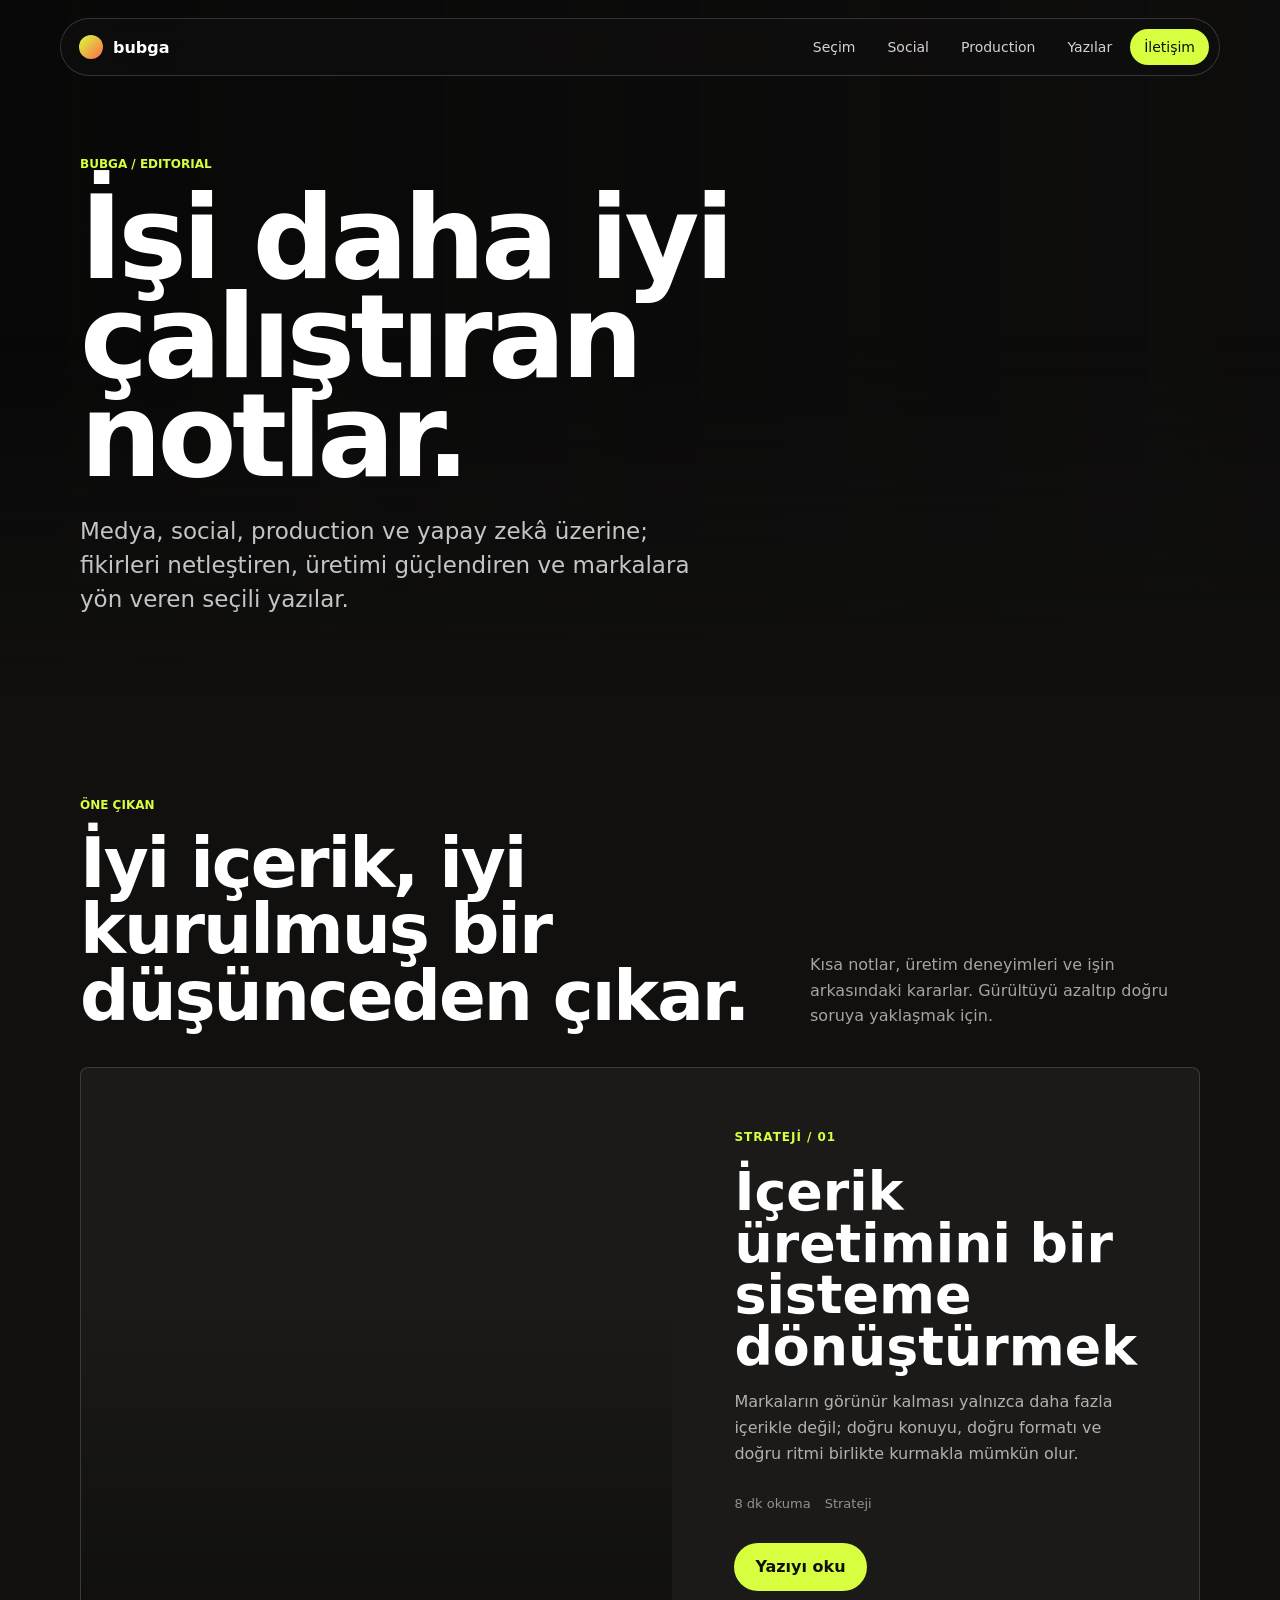
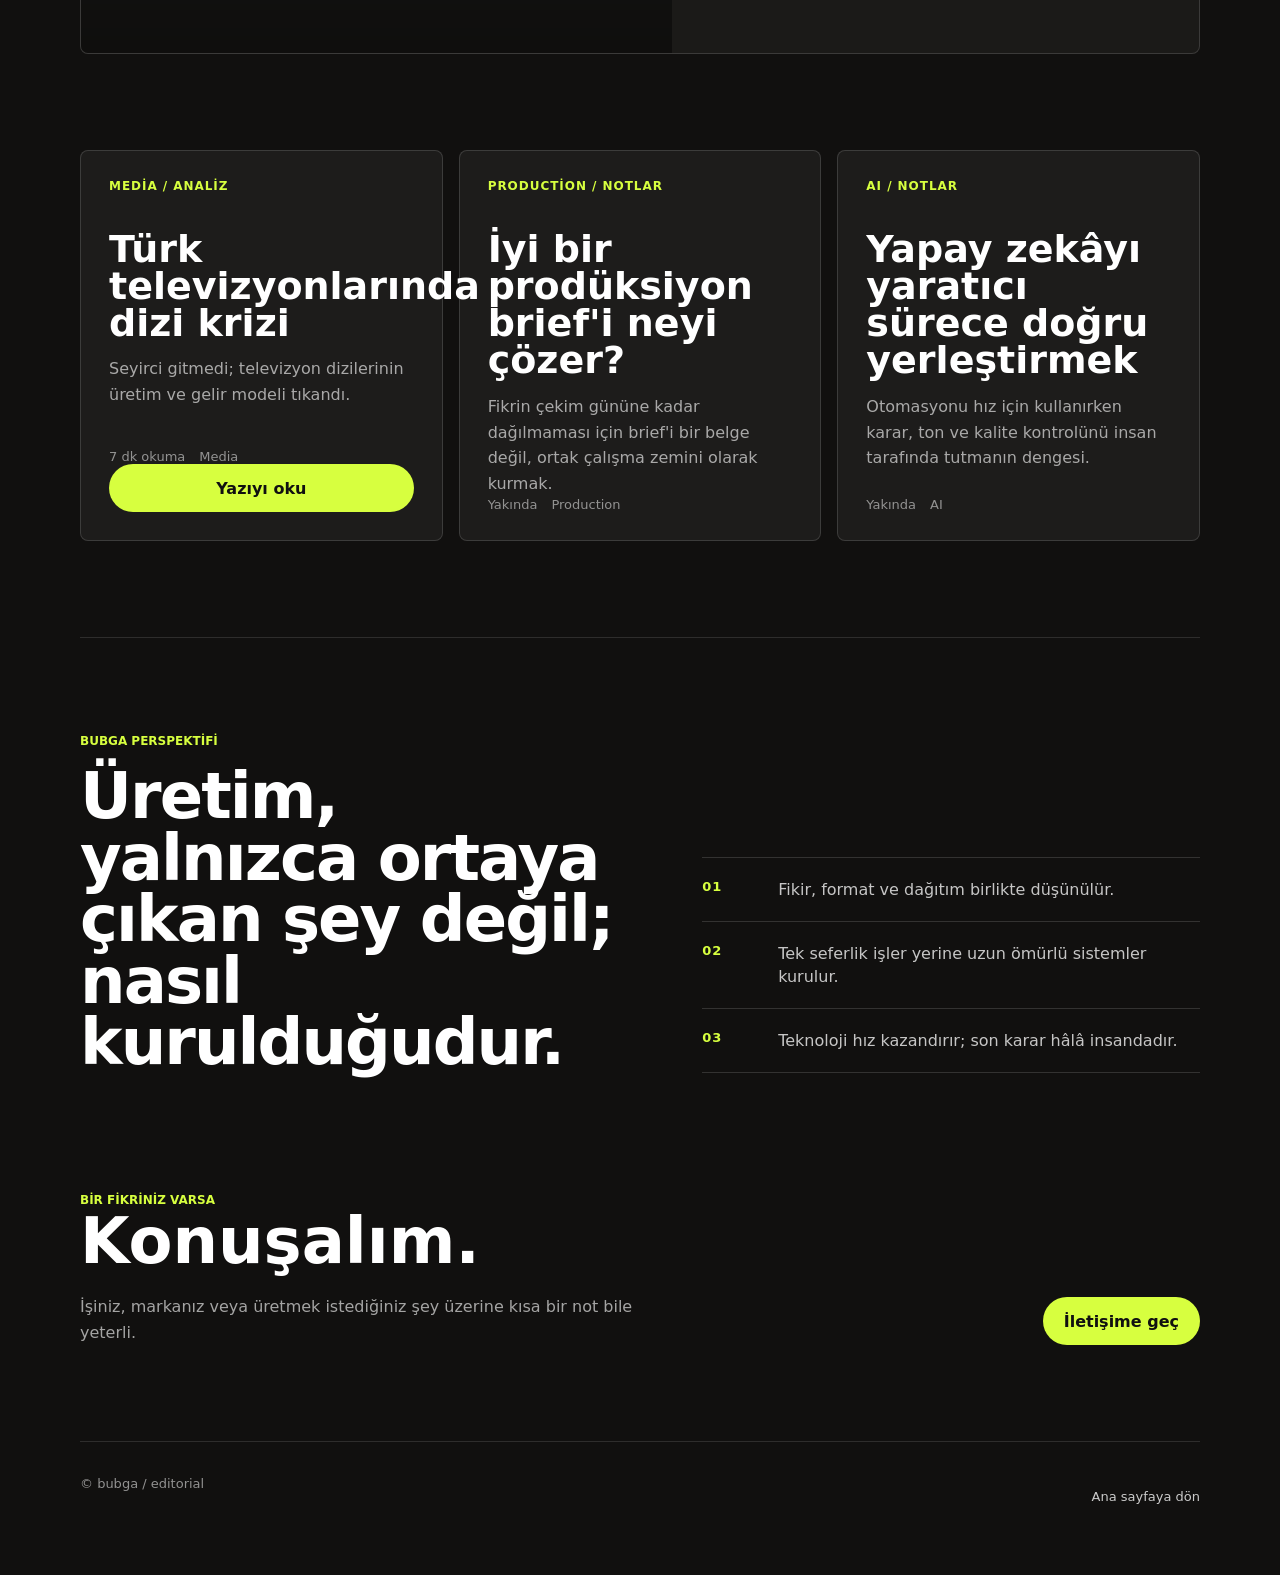
==== commit 0481a92b: "Türk televizyonlarında dizi krizi makalesini yayınla" ====
--- a/bubga-live-snapshot/blog.html
+++ b/bubga-live-snapshot/blog.html
@@ -46,7 +46,7 @@
 
       <section class="blog-section" style="padding-top: 0;">
         <div class="blog-card-grid">
-          <article class="blog-card"><span class="blog-label">Social / Notlar</span><h3>İzlenmeyi değil, hatırlanmayı tasarlamak</h3><p>Kısa formatta güçlü bir marka fikrini görünür, anlaşılır ve tekrar edilebilir kılmanın temel ilkeleri.</p><div class="blog-meta"><span>Yakında</span><span>Social</span></div></article>
+          <article class="blog-card"><span class="blog-label">Media / Analiz</span><h3>Türk televizyonlarında dizi krizi</h3><p>Seyirci gitmedi; televizyon dizilerinin üretim ve gelir modeli tıkandı.</p><div class="blog-meta"><span>7 dk okuma</span><span>Media</span></div><a class="button primary" href="/blog-turk-televizyonlarinda-dizi-krizi.html">Yazıyı oku</a></article>
           <article class="blog-card"><span class="blog-label">Production / Notlar</span><h3>İyi bir prodüksiyon brief'i neyi çözer?</h3><p>Fikrin çekim gününe kadar dağılmaması için brief'i bir belge değil, ortak çalışma zemini olarak kurmak.</p><div class="blog-meta"><span>Yakında</span><span>Production</span></div></article>
           <article class="blog-card"><span class="blog-label">AI / Notlar</span><h3>Yapay zekâyı yaratıcı sürece doğru yerleştirmek</h3><p>Otomasyonu hız için kullanırken karar, ton ve kalite kontrolünü insan tarafında tutmanın dengesi.</p><div class="blog-meta"><span>Yakında</span><span>AI</span></div></article>
         </div>
--- a/bubga-live-snapshot/styles.css
+++ b/bubga-live-snapshot/styles.css
@@ -1212,6 +1212,9 @@
 .article-shell h2 { margin: 58px 0 16px; font-size: 38px; line-height: 1; }
 .article-shell ul { padding-left: 22px; }
 .article-note { margin: 34px 0; padding: 24px; border-left: 3px solid var(--blog-accent); background: rgba(215,255,63,.08); color: rgba(255,255,255,.76); line-height: 1.65; }
+.article-sources { margin: 68px 0 38px; padding-top: 26px; border-top: 1px solid rgba(255,255,255,.14); }
+.article-sources h2 { margin-top: 0; font-size: 28px; }
+.article-sources a { color: var(--blog-accent); }
 
 @media (max-width: 820px) {
   .landing-blog-link { top: 18px; right: 18px; }
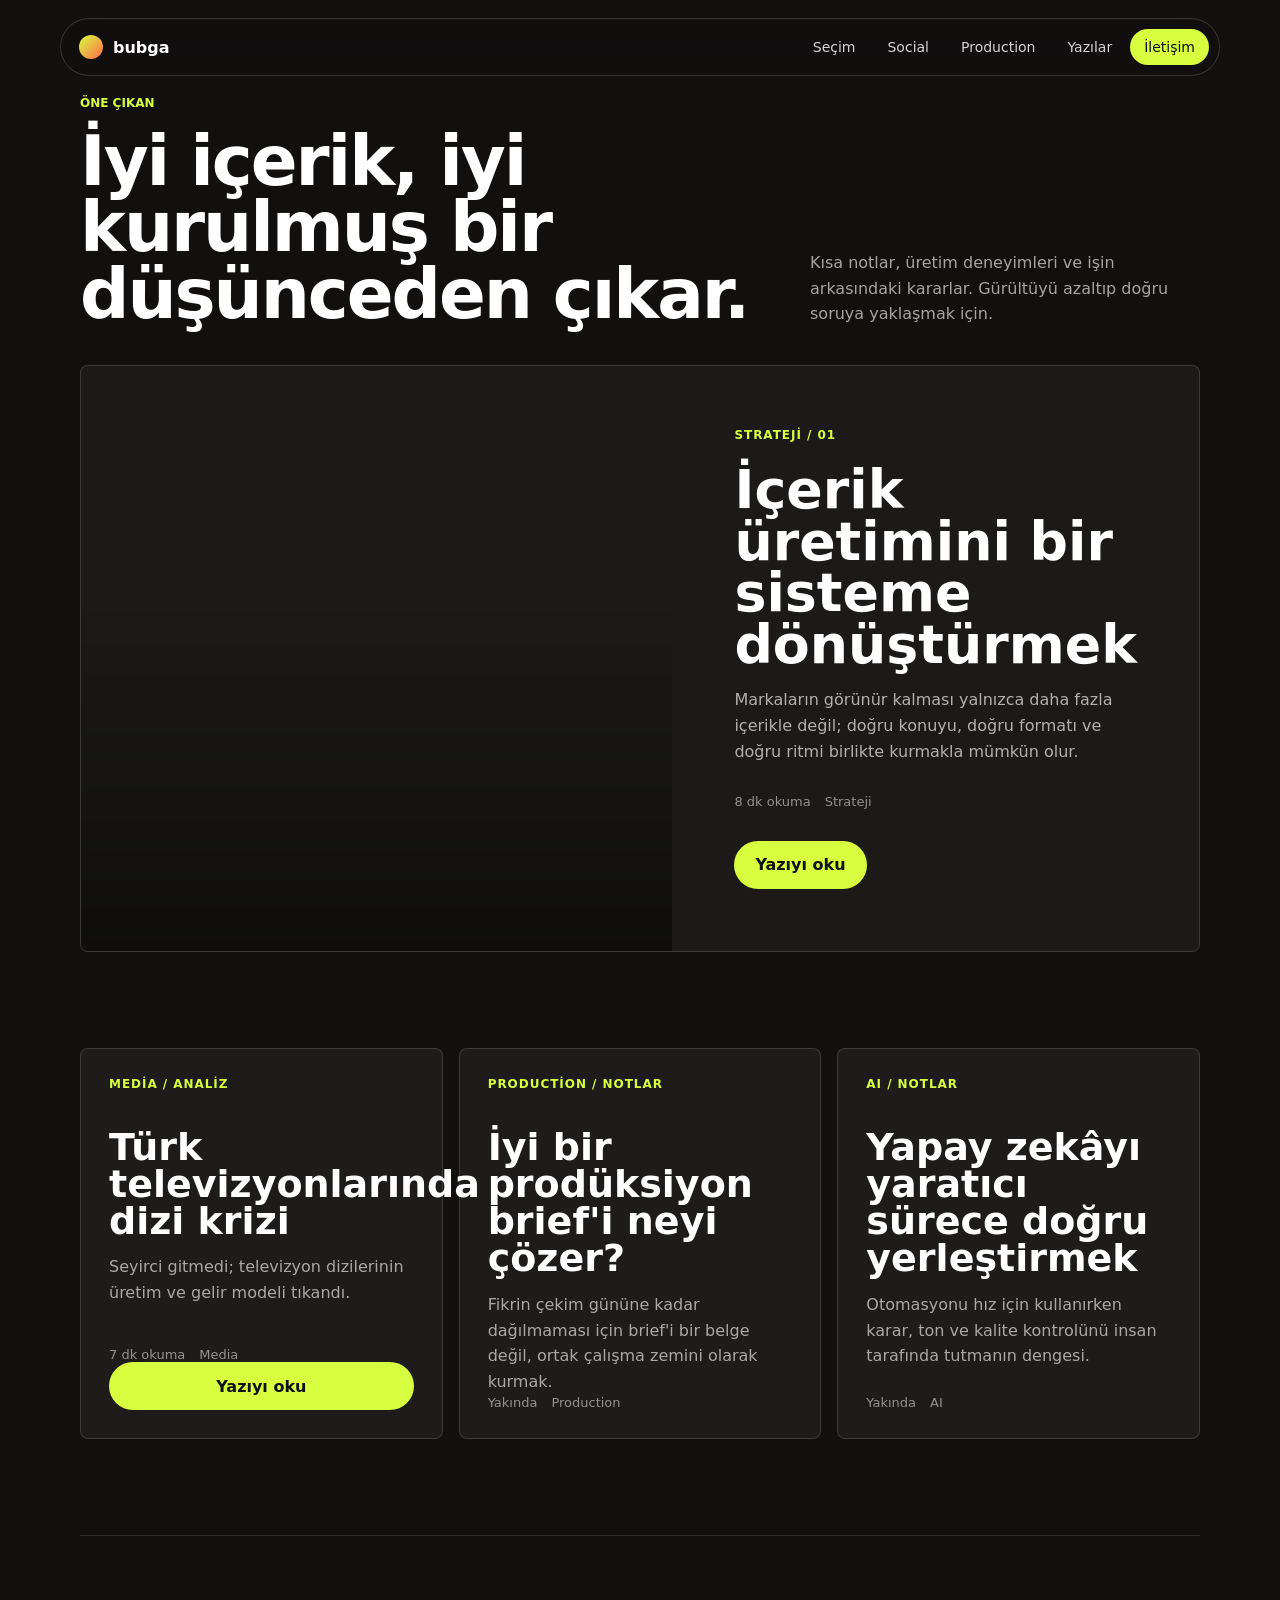
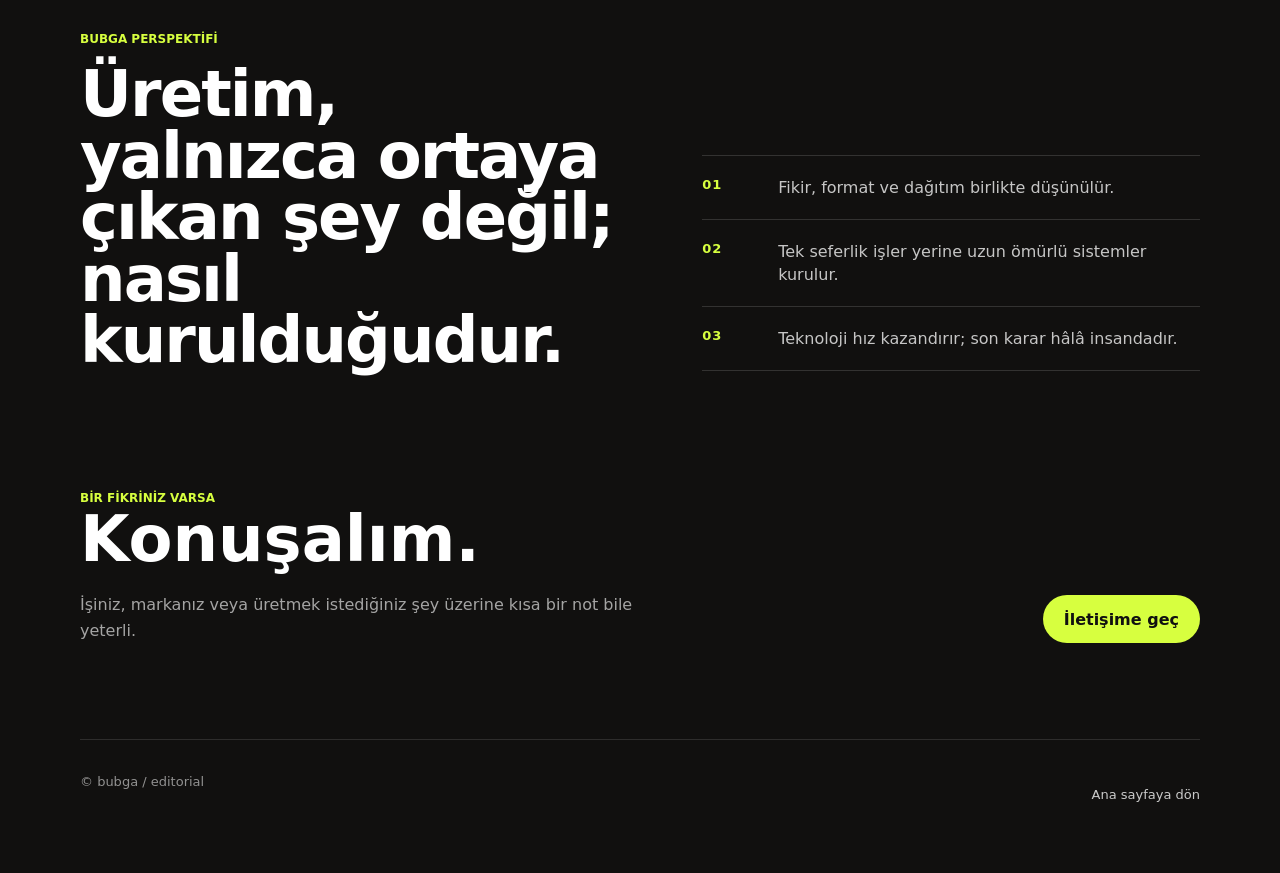
==== commit 500e1b00: "Blog tanıtım alanını kaldır" ====
--- a/bubga-live-snapshot/blog.html
+++ b/bubga-live-snapshot/blog.html
@@ -19,14 +19,6 @@
     </header>
 
     <main>
-      <section class="blog-hero">
-        <div class="blog-hero-content">
-          <p class="eyebrow">BUBGA / EDITORIAL</p>
-          <h1>İşi daha iyi çalıştıran notlar.</h1>
-          <p class="blog-hero-copy">Medya, social, production ve yapay zekâ üzerine; fikirleri netleştiren, üretimi güçlendiren ve markalara yön veren seçili yazılar.</p>
-        </div>
-      </section>
-
       <section class="blog-section" id="articles">
         <div class="blog-section-head">
           <div><p class="section-kicker" style="color: var(--blog-accent);">Öne çıkan</p><h2>İyi içerik, iyi kurulmuş bir düşünceden çıkar.</h2></div>
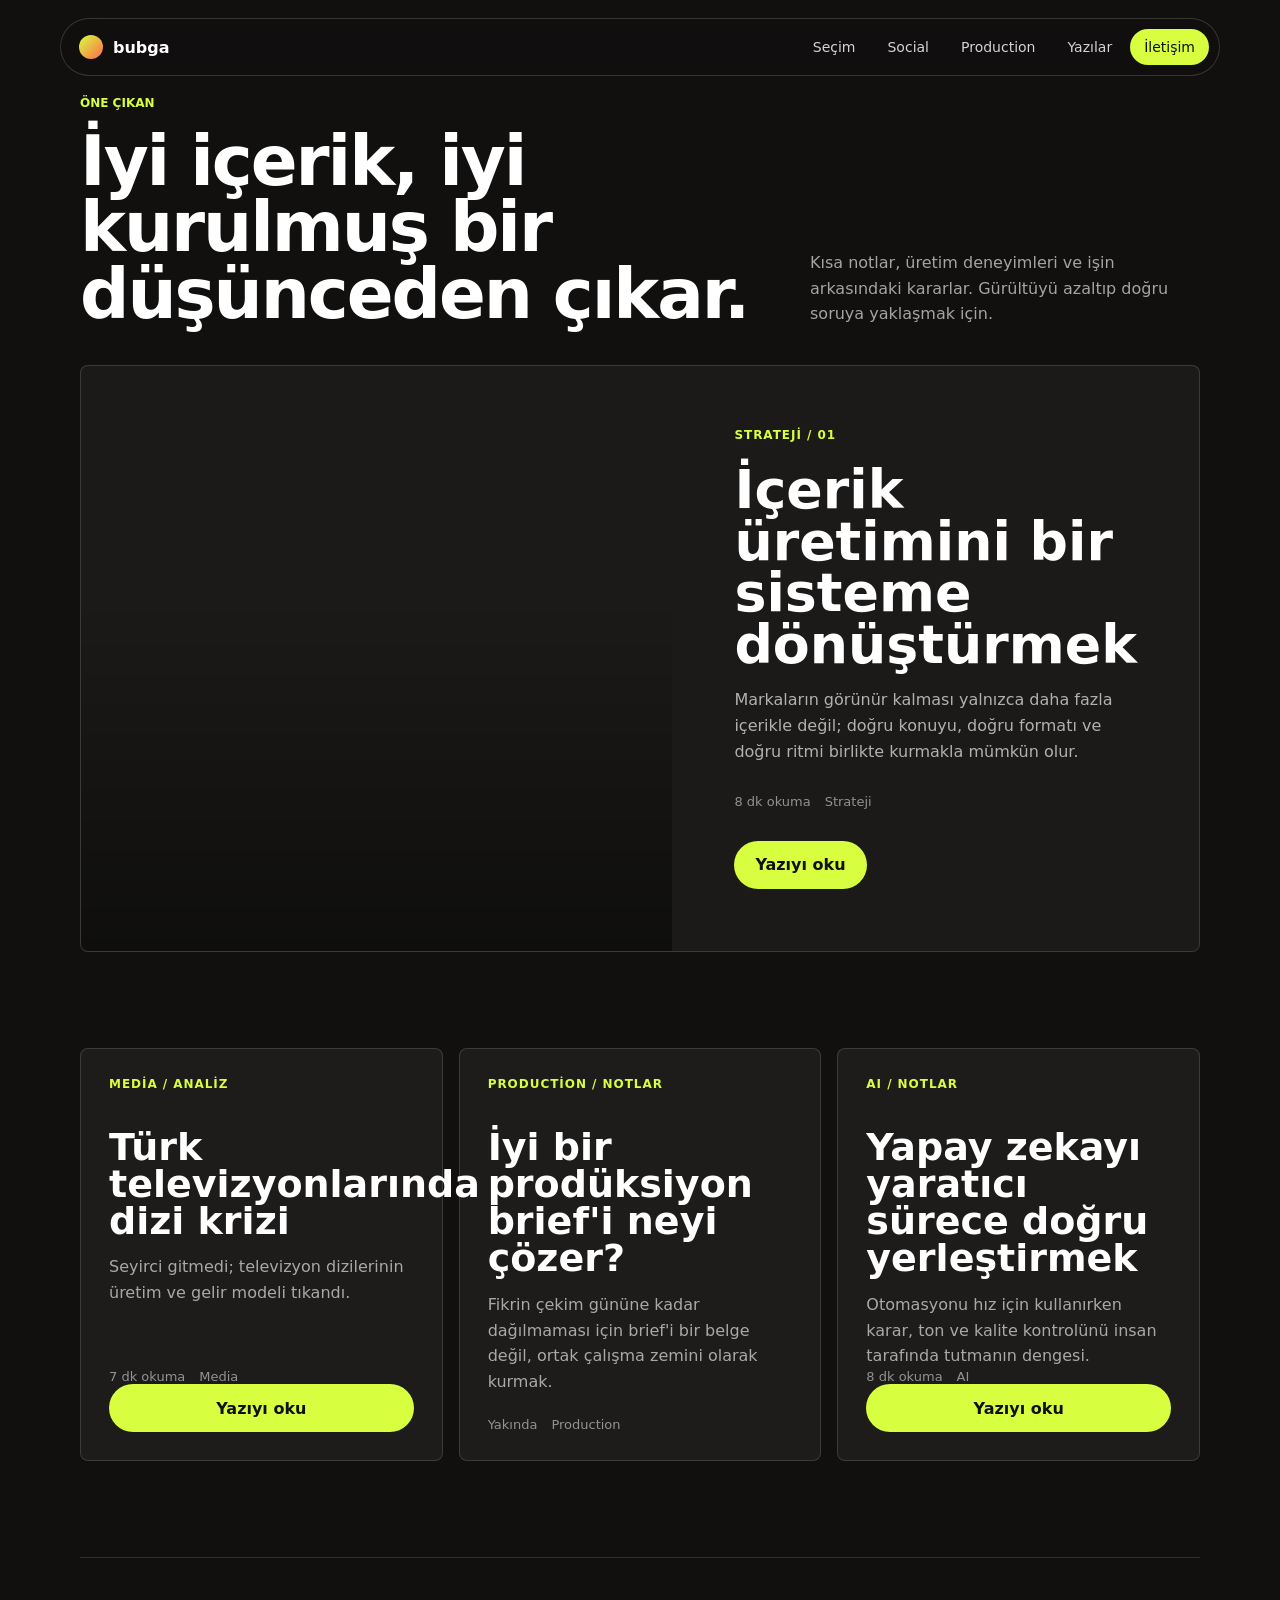
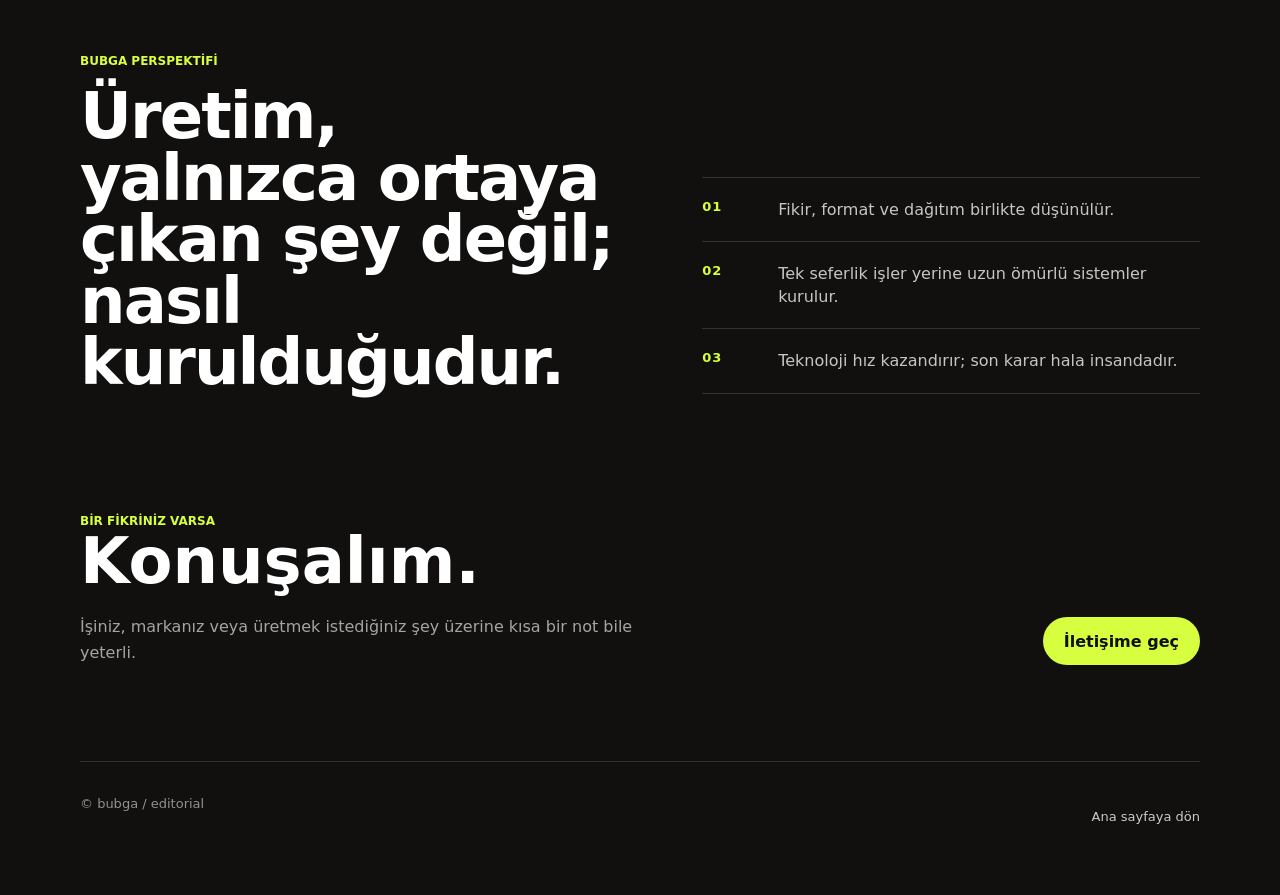
==== commit 1c9dd8fc: "Add AI creative process article and activate its blog card (6afc2b92f4d76d3786230f1b)" ====
--- a/bubga-live-snapshot/blog.html
+++ b/bubga-live-snapshot/blog.html
@@ -3,7 +3,7 @@
   <head>
     <meta charset="utf-8">
     <meta name="viewport" content="width=device-width, initial-scale=1">
-    <meta name="description" content="Bubga'nın medya, social, production ve yapay zekâ üzerine seçili yazıları.">
+    <meta name="description" content="Bubga'nın medya, social, production ve yapay zeka üzerine seçili yazıları.">
     <meta name="robots" content="index, follow">
     <title>Seçili yazılar | bubga</title>
     <link rel="preconnect" href="https://images.unsplash.com">
@@ -40,13 +40,13 @@
         <div class="blog-card-grid">
           <article class="blog-card"><span class="blog-label">Media / Analiz</span><h3>Türk televizyonlarında dizi krizi</h3><p>Seyirci gitmedi; televizyon dizilerinin üretim ve gelir modeli tıkandı.</p><div class="blog-meta"><span>7 dk okuma</span><span>Media</span></div><a class="button primary" href="/blog-turk-televizyonlarinda-dizi-krizi.html">Yazıyı oku</a></article>
           <article class="blog-card"><span class="blog-label">Production / Notlar</span><h3>İyi bir prodüksiyon brief'i neyi çözer?</h3><p>Fikrin çekim gününe kadar dağılmaması için brief'i bir belge değil, ortak çalışma zemini olarak kurmak.</p><div class="blog-meta"><span>Yakında</span><span>Production</span></div></article>
-          <article class="blog-card"><span class="blog-label">AI / Notlar</span><h3>Yapay zekâyı yaratıcı sürece doğru yerleştirmek</h3><p>Otomasyonu hız için kullanırken karar, ton ve kalite kontrolünü insan tarafında tutmanın dengesi.</p><div class="blog-meta"><span>Yakında</span><span>AI</span></div></article>
+          <article class="blog-card"><span class="blog-label">AI / Notlar</span><h3>Yapay zekayı yaratıcı sürece doğru yerleştirmek</h3><p>Otomasyonu hız için kullanırken karar, ton ve kalite kontrolünü insan tarafında tutmanın dengesi.</p><div class="blog-meta"><span>8 dk okuma</span><span>AI</span></div><a class="button primary" href="/blog-yapay-zekayi-yaratici-surece-yerlestirmek.html">Yazıyı oku</a></article>
         </div>
       </section>
 
       <section class="blog-section blog-perspective">
         <div class="blog-perspective-copy"><p class="section-kicker" style="color: var(--blog-accent);">Bubga perspektifi</p><h2>Üretim, yalnızca ortaya çıkan şey değil; nasıl kurulduğudur.</h2></div>
-        <div class="blog-perspective-list"><p><strong>01</strong><span>Fikir, format ve dağıtım birlikte düşünülür.</span></p><p><strong>02</strong><span>Tek seferlik işler yerine uzun ömürlü sistemler kurulur.</span></p><p><strong>03</strong><span>Teknoloji hız kazandırır; son karar hâlâ insandadır.</span></p></div>
+        <div class="blog-perspective-list"><p><strong>01</strong><span>Fikir, format ve dağıtım birlikte düşünülür.</span></p><p><strong>02</strong><span>Tek seferlik işler yerine uzun ömürlü sistemler kurulur.</span></p><p><strong>03</strong><span>Teknoloji hız kazandırır; son karar hala insandadır.</span></p></div>
       </section>
 
       <section class="blog-section blog-cta">
